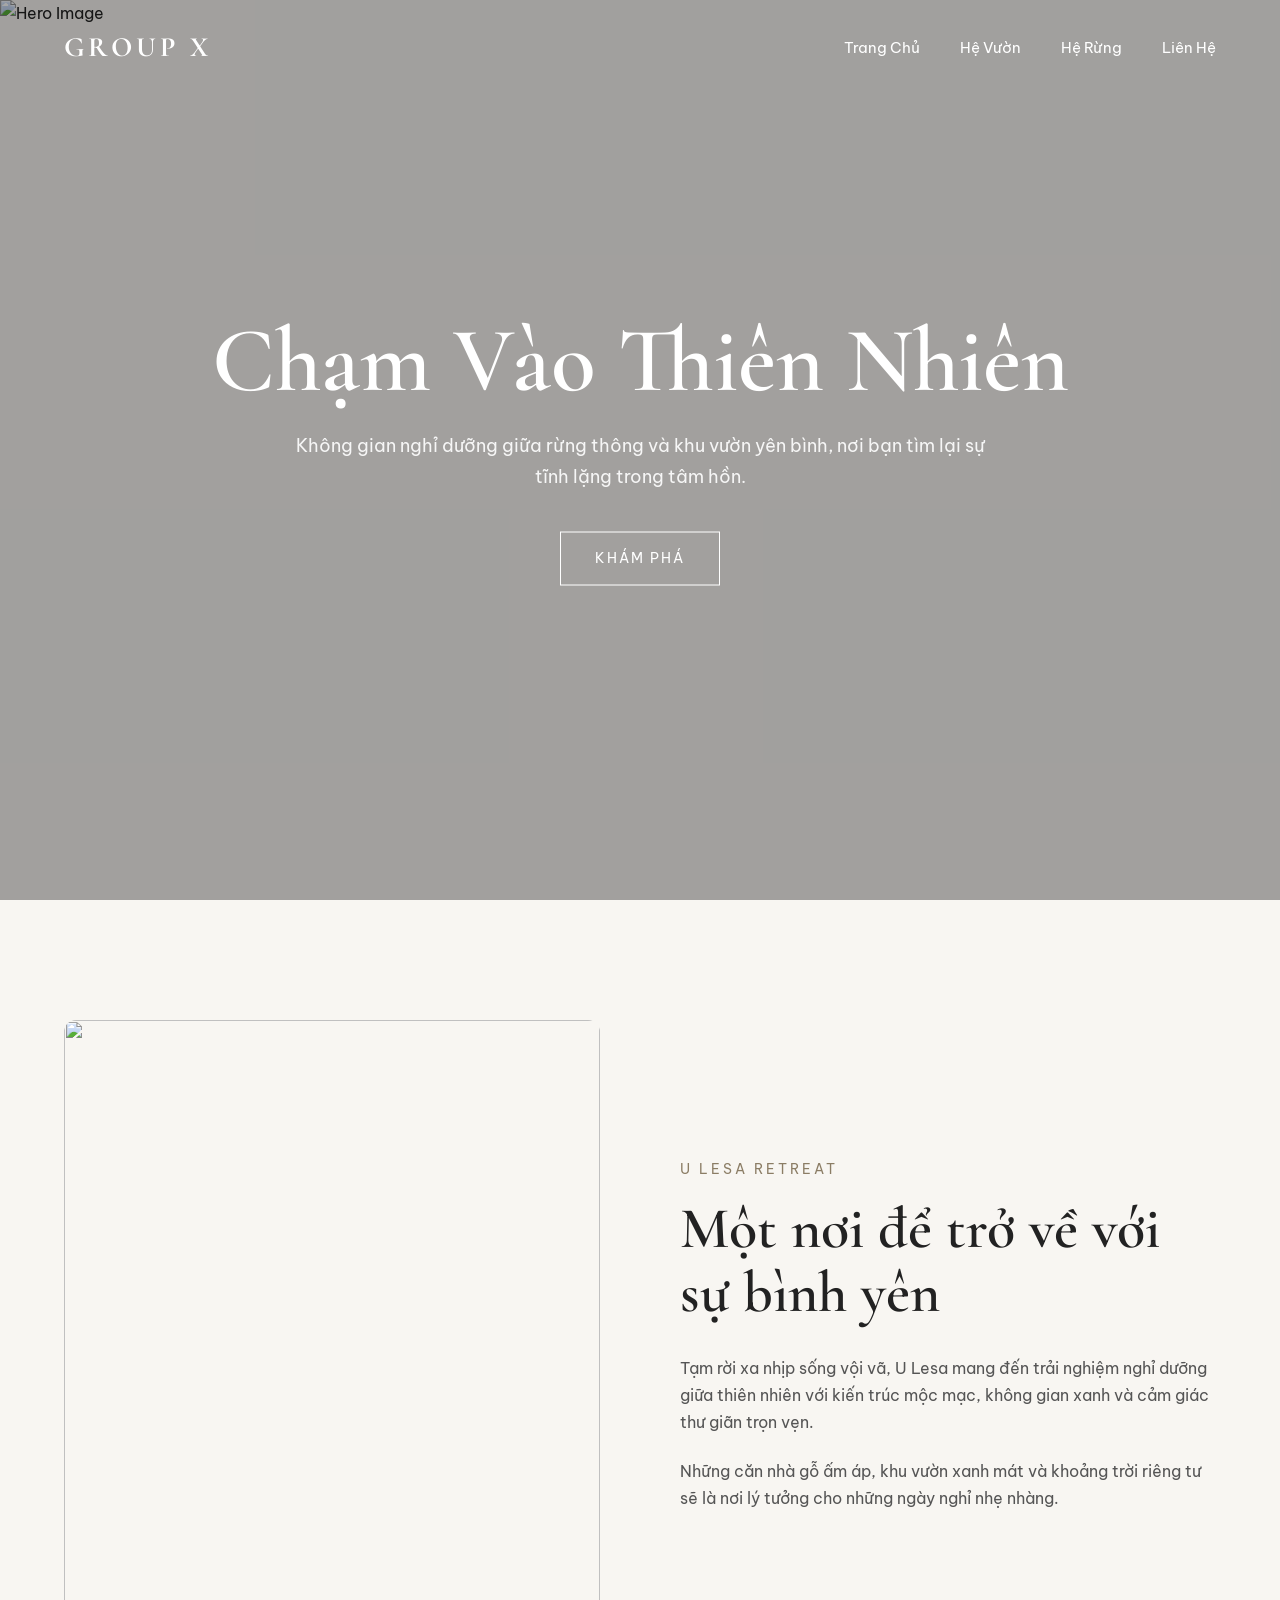
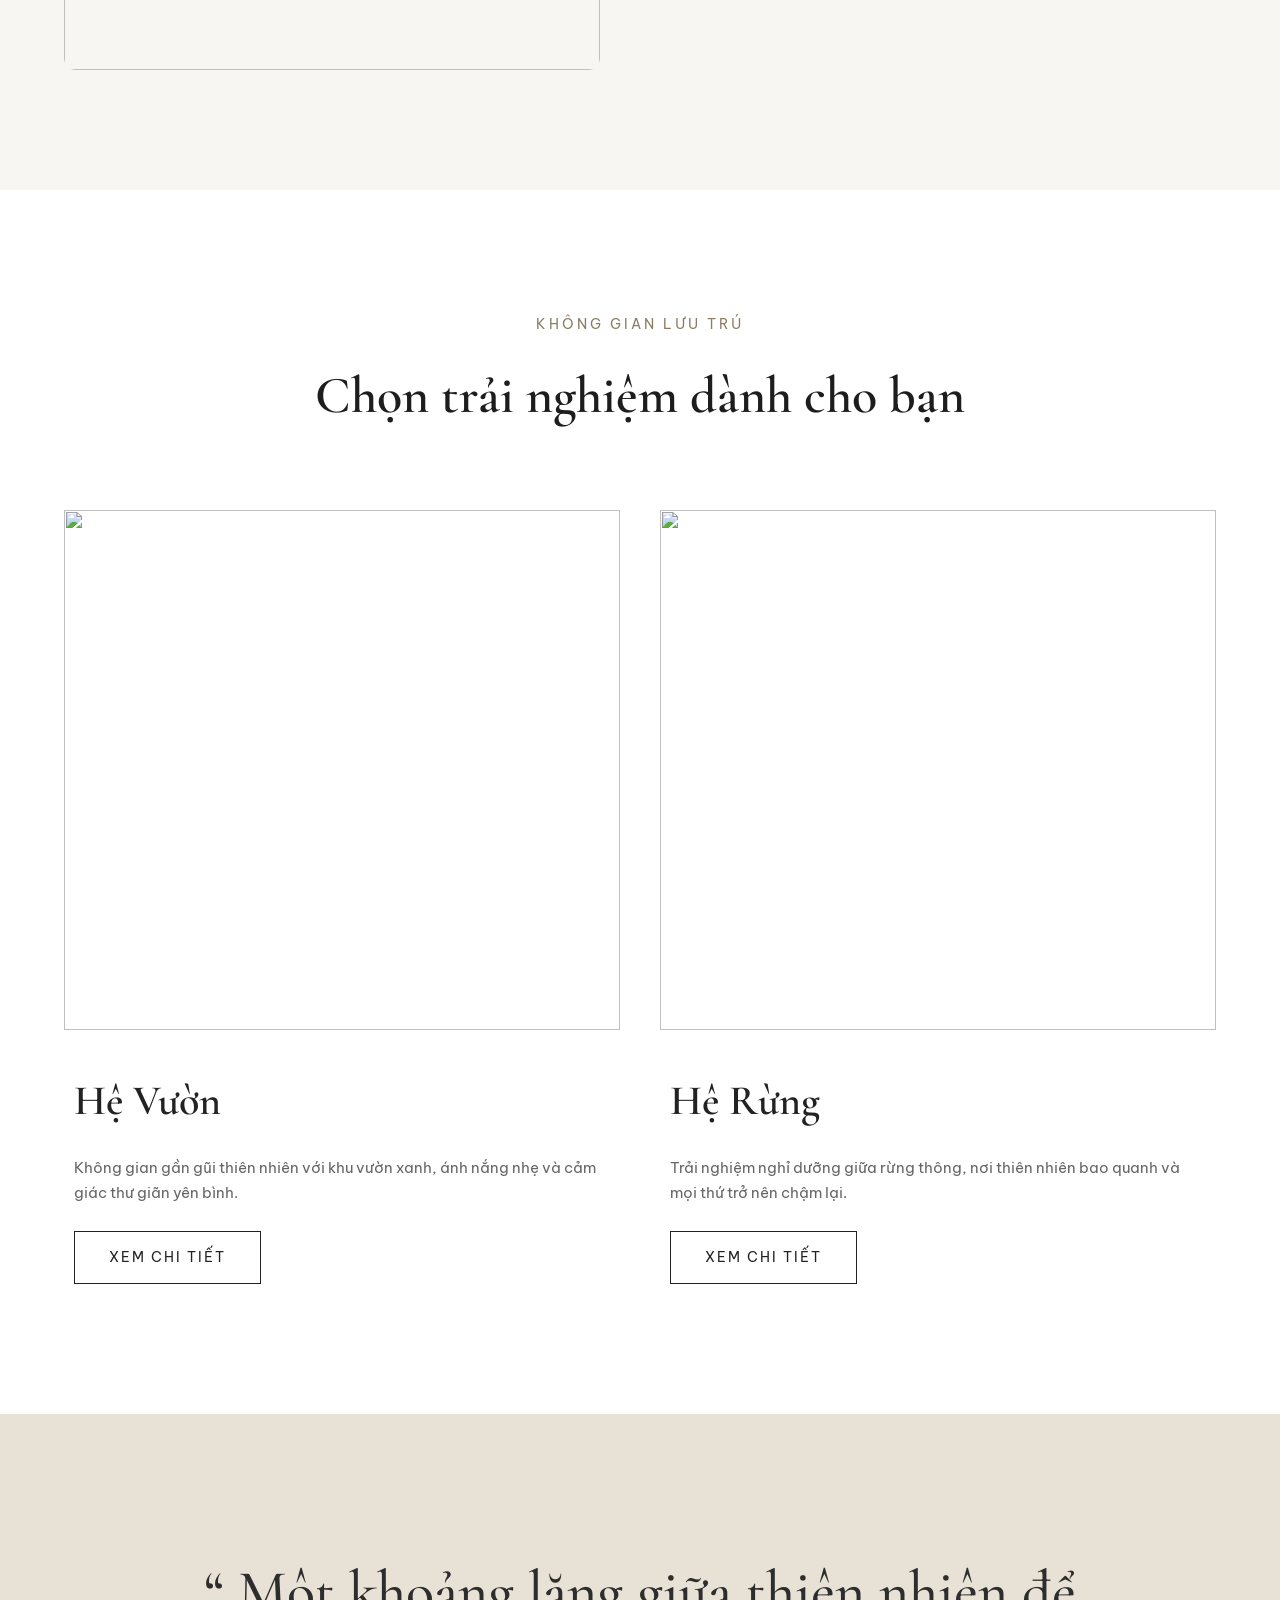
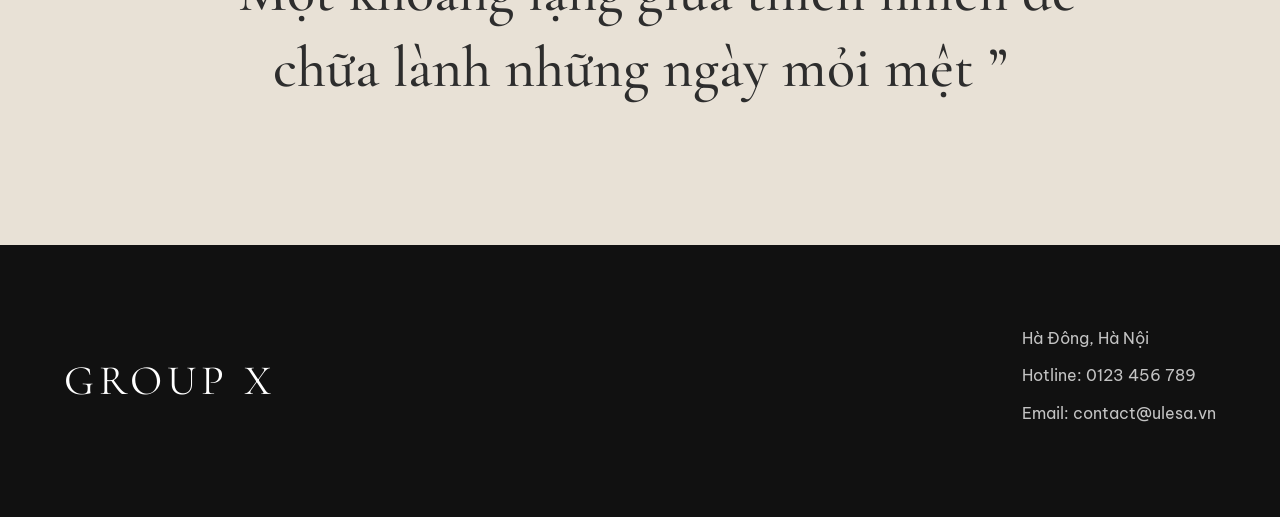
==== index.html @ f1f9bd2b "init project" ====
<!DOCTYPE html>
<html lang="vi">
<head>
    <meta charset="UTF-8">
    <meta name="viewport" content="width=device-width, initial-scale=1.0">

    <title>U Lesa Retreat Clone</title>

    <!-- CSS -->
    <link rel="stylesheet" href="css/style.css">
    <link rel="stylesheet" href="css/home.css">
    <link rel="stylesheet" href="css/responsive.css">

    <!-- Google Font -->
    <link href="https://fonts.googleapis.com/css2?family=Cormorant+Garamond:wght@400;500;600;700&family=Be+Vietnam+Pro:wght@300;400;500;600&display=swap" rel="stylesheet">
</head>
<body>

    <!-- ========================= -->
    <!-- HEADER -->
    <!-- ========================= -->
    <header class="header">

        <div class="container nav-container">

            <!-- LOGO -->
            <div class="logo">
                <a href="index.html">GROUP X</a>
            </div>

            <!-- NAVIGATION -->
            <nav class="navbar">

                <ul class="nav-links">
                    <li><a href="index.html">Trang Chủ</a></li>
                    <li><a href="he-vuon.html">Hệ Vườn</a></li>
                    <li><a href="he-rung.html">Hệ Rừng</a></li>
                    <li><a href="#">Liên Hệ</a></li>
                </ul>

            </nav>

            <!-- MOBILE MENU BUTTON -->
            <div class="menu-toggle" id="menuToggle">
                ☰
            </div>

        </div>

    </header>


    <!-- ========================= -->
    <!-- HERO SECTION -->
    <!-- ========================= -->
    <section class="hero">

        <!-- REPLACE IMAGE -->
        <img 
            src="https://images.unsplash.com/photo-1506744038136-46273834b3fb?q=80&w=1974&auto=format&fit=crop" 
            alt="Hero Image"
            class="hero-image"
        >

        <div class="hero-overlay"></div>

        <div class="hero-content">

            <!-- HERO TITLE -->
            <h1>
                Chạm Vào Thiên Nhiên
            </h1>

            <!-- HERO DESCRIPTION -->
            <p>
                Không gian nghỉ dưỡng giữa rừng thông và khu vườn yên bình,
                nơi bạn tìm lại sự tĩnh lặng trong tâm hồn.
            </p>

            <a href="#exploreSection" class="hero-button">
                Khám Phá
            </a>

        </div>

    </section>


    <!-- ========================= -->
    <!-- INTRO SECTION -->
    <!-- ========================= -->
    <section class="intro-section">

        <div class="container intro-grid">

            <!-- LEFT -->
            <div class="intro-image">

                <!-- REPLACE IMAGE -->
                <img 
                    src="https://images.unsplash.com/photo-1505693416388-ac5ce068fe85?q=80&w=1974&auto=format&fit=crop" 
                    alt=""
                >

            </div>

            <!-- RIGHT -->
            <div class="intro-content">

                <span class="section-subtitle">
                    U Lesa Retreat
                </span>

                <h2>
                    Một nơi để trở về với sự bình yên
                </h2>

                <p>
                    <!-- REPLACE CONTENT -->
                    Tạm rời xa nhịp sống vội vã, U Lesa mang đến trải nghiệm
                    nghỉ dưỡng giữa thiên nhiên với kiến trúc mộc mạc,
                    không gian xanh và cảm giác thư giãn trọn vẹn.
                </p>

                <p>
                    <!-- REPLACE CONTENT -->
                    Những căn nhà gỗ ấm áp, khu vườn xanh mát và khoảng trời
                    riêng tư sẽ là nơi lý tưởng cho những ngày nghỉ nhẹ nhàng.
                </p>

            </div>

        </div>

    </section>



    <!-- ========================= -->
    <!-- LIVING SECTION -->
    <!-- ========================= -->
   <section class="living-section" id="livingCards" style="scroll-margin-top: 120px;">

        <div class="container">

            <div class="section-heading" id="exploreSection">

                <span class="section-subtitle">
                    Không Gian Lưu Trú
                </span>

                <h2>
                    Chọn trải nghiệm dành cho bạn
                </h2>

            </div>

            <div class="living-grid">


                <!-- ========================= -->
                <!-- HỆ VƯỜN CARD -->
                <!-- ========================= -->
                <div class="living-card">

                    <div class="living-image">

                        <!-- REPLACE IMAGE -->
                        <img 
                            src="https://images.unsplash.com/photo-1522708323590-d24dbb6b0267?q=80&w=1974&auto=format&fit=crop" 
                            alt=""
                        >

                    </div>

                    <div class="living-content">

                        <h3>
                            Hệ Vườn
                        </h3>

                        <p>
                            <!-- REPLACE CONTENT -->
                            Không gian gần gũi thiên nhiên với khu vườn xanh,
                            ánh nắng nhẹ và cảm giác thư giãn yên bình.
                        </p>

                        <a href="he-vuon.html" class="living-button">
                            Xem Chi Tiết
                        </a>

                    </div>

                </div>



                <!-- ========================= -->
                <!-- HỆ RỪNG CARD -->
                <!-- ========================= -->
                <div class="living-card">

                    <div class="living-image">

                        <!-- REPLACE IMAGE -->
                        <img 
                            src="https://images.unsplash.com/photo-1448375240586-882707db888b?q=80&w=1974&auto=format&fit=crop" 
                            alt=""
                        >

                    </div>

                    <div class="living-content">

                        <h3>
                            Hệ Rừng
                        </h3>

                        <p>
                            <!-- REPLACE CONTENT -->
                            Trải nghiệm nghỉ dưỡng giữa rừng thông,
                            nơi thiên nhiên bao quanh và mọi thứ trở nên chậm lại.
                        </p>

                        <a href="he-rung.html" class="living-button">
                            Xem Chi Tiết
                        </a>

                    </div>

                </div>

            </div>

        </div>

    </section>



    <!-- ========================= -->
    <!-- QUOTE SECTION -->
    <!-- ========================= -->
    <section class="quote-section">

        <div class="container">

            <h2>
                “ Một khoảng lặng giữa thiên nhiên
                để chữa lành những ngày mỏi mệt ”
            </h2>

        </div>

    </section>



    <!-- ========================= -->
    <!-- FOOTER -->
    <!-- ========================= -->
    <footer class="footer">

        <div class="container footer-container">

            <div class="footer-logo">
                GROUP X
            </div>

            <div class="footer-text">

                <!-- REPLACE CONTENT -->
                <p>
                    Hà Đông, Hà Nội
                </p>

                <!-- REPLACE CONTENT -->
                <p>
                    Hotline: 0123 456 789
                </p>

                <!-- REPLACE CONTENT -->
                <p>
                    Email: contact@ulesa.vn
                </p>

            </div>

        </div>

    </footer>



    <!-- ========================= -->
    <!-- JAVASCRIPT -->
    <!-- ========================= -->
    <script src="js/main.js"></script>

</body>
</html>
---- css/style.css ----
/* =========================================
   RESET CSS
========================================= */
*{
    margin: 0;
    padding: 0;
    box-sizing: border-box;
}

html{
    scroll-behavior: smooth;
}

body{
    font-family: 'Be Vietnam Pro', sans-serif;
    background: #f8f6f2;
    color: #222;
    line-height: 1.7;
}

img{
    width: 100%;
    display: block;
}

a{
    text-decoration: none;
    color: inherit;
}

ul{
    list-style: none;
}


/* =========================================
   GLOBAL
========================================= */
.container{
    width: 90%;
    max-width: 1280px;
    margin: auto;
}

.section-subtitle{
    display: inline-block;
    font-size: 14px;
    letter-spacing: 3px;
    text-transform: uppercase;
    color: #8b7d65;
    margin-bottom: 15px;
}

.section-heading{
    text-align: center;
    margin-bottom: 70px;
}

.section-heading h2{
    font-size: 52px;
    font-family: 'Cormorant Garamond', serif;
    font-weight: 600;
    color: #1d1d1d;
}


/* =========================================
   HEADER
========================================= */
.header{
    position: fixed;
    top: 0;
    left: 0;
    width: 100%;
    z-index: 999;
    padding: 24px 0;
    transition: 0.4s ease;
}

.header.scrolled{
    background: rgba(0,0,0,0.75);
    backdrop-filter: blur(8px);
    padding: 16px 0;
}

.nav-container{
    display: flex;
    align-items: center;
    justify-content: space-between;
}

.logo a{
    font-size: 28px;
    color: #fff;
    font-family: 'Cormorant Garamond', serif;
    letter-spacing: 4px;
    font-weight: 700;
}

.nav-links{
    display: flex;
    align-items: center;
    gap: 40px;
}

.nav-links li a{
    color: #fff;
    font-size: 15px;
    transition: 0.3s ease;
    position: relative;
}

.nav-links li a::after{
    content: '';
    position: absolute;
    left: 0;
    bottom: -6px;
    width: 0%;
    height: 1px;
    background: #fff;
    transition: 0.3s ease;
}

.nav-links li a:hover::after{
    width: 100%;
}


/* =========================================
   MOBILE MENU
========================================= */
.menu-toggle{
    display: none;
    font-size: 28px;
    color: #fff;
    cursor: pointer;
}


/* =========================================
   BUTTON
========================================= */
.hero-button,
.living-button{
    display: inline-flex;
    align-items: center;
    justify-content: center;
    padding: 14px 34px;
    border: 1px solid #fff;
    color: #fff;
    transition: 0.4s ease;
    font-size: 14px;
    letter-spacing: 2px;
    text-transform: uppercase;
}

.hero-button:hover{
    background: #fff;
    color: #000;
}

.living-button{
    border: 1px solid #222;
    color: #222;
    margin-top: 25px;
}

.living-button:hover{
    background: #222;
    color: #fff;
}


/* =========================================
   FOOTER
========================================= */
.footer{
    background: #111;
    color: #fff;
    padding: 80px 0;
}

.footer-container{
    display: flex;
    justify-content: space-between;
    align-items: center;
    gap: 40px;
}

.footer-logo{
    font-size: 42px;
    font-family: 'Cormorant Garamond', serif;
    letter-spacing: 5px;
}

.footer-text p{
    margin-bottom: 10px;
    color: rgba(255,255,255,0.75);
}


/* =========================================
   FADE ANIMATION
========================================= */
.fade-up{
    opacity: 0;
    transform: translateY(40px);
    transition: 0.8s ease;
}

.fade-up.show{
    opacity: 1;
    transform: translateY(0);
}
/* =========================================
   SMOOTH SCROLL EXPERIENCE
========================================= */

body{
    overflow-x: hidden;
}


/* =========================================
   IMAGE HOVER EFFECT
========================================= */

.image-hover{
    overflow: hidden;
}

.image-hover img{
    transition: 0.8s ease;
}

.image-hover:hover img{
    transform: scale(1.08);
}


/* =========================================
   TEXT EFFECT
========================================= */

.text-fade{
    opacity: 0.85;
    transition: 0.3s ease;
}

.text-fade:hover{
    opacity: 1;
}


/* =========================================
   SECTION SPACING
========================================= */

.section-spacing{
    padding: 140px 0;
}


/* =========================================
   BACKGROUND LIGHT
========================================= */

.bg-light{
    background: #f8f6f2;
}


/* =========================================
   BACKGROUND WHITE
========================================= */

.bg-white{
    background: #fff;
}


/* =========================================
   OVERLAY CARD
========================================= */

.overlay-card{
    position: relative;
    overflow: hidden;
}

.overlay-card img{
    transition: 0.6s ease;
}

.overlay-card:hover img{
    transform: scale(1.05);
}

.overlay-content{
    position: absolute;
    left: 0;
    bottom: 0;

    width: 100%;

    padding: 40px;

    background: linear-gradient(
        to top,
        rgba(0,0,0,0.75),
        transparent
    );

    color: #fff;
}

.overlay-content h3{
    font-size: 42px;
    font-family: 'Cormorant Garamond', serif;
    margin-bottom: 12px;
}

.overlay-content p{
    color: rgba(255,255,255,0.85);
}
---- css/home.css ----
/* =========================================
   HERO SECTION
========================================= */
.hero{
    position: relative;
    width: 100%;
    height: 100vh;
    overflow: hidden;
}

.hero-image{
    width: 100%;
    height: 100%;
    object-fit: cover;
}

.hero-overlay{
    position: absolute;
    inset: 0;
    background: rgba(0,0,0,0.35);
}

.hero-content{
    position: absolute;
    top: 50%;
    left: 50%;
    transform: translate(-50%, -50%);
    text-align: center;
    color: #fff;
    width: 90%;
    max-width: 900px;
    z-index: 2;
}

.hero-content h1{
    font-size: 92px;
    font-family: 'Cormorant Garamond', serif;
    font-weight: 600;
    margin-bottom: 24px;
    line-height: 1;
}

.hero-content p{
    font-size: 18px;
    max-width: 720px;
    margin: auto;
    margin-bottom: 40px;
    color: rgba(255,255,255,0.9);
}


/* =========================================
   INTRO SECTION
========================================= */
.intro-section{
    padding: 120px 0;
    background: #f8f6f2;
}

.intro-grid{
    display: grid;
    grid-template-columns: 1fr 1fr;
    gap: 80px;
    align-items: center;
}

.intro-image{
    overflow: hidden;
    border-radius: 12px;
}

.intro-image img{
    height: 650px;
    object-fit: cover;
    transition: 0.5s ease;
}

.intro-image:hover img{
    transform: scale(1.05);
}

.intro-content h2{
    font-size: 58px;
    line-height: 1.1;
    font-family: 'Cormorant Garamond', serif;
    margin-bottom: 30px;
    font-weight: 600;
}

.intro-content p{
    margin-bottom: 22px;
    color: #555;
    font-size: 16px;
}


/* =========================================
   LIVING SECTION
========================================= */
.living-section{
    padding: 120px 0;
    background: #fff;
}

.living-grid{
    display: grid;
    grid-template-columns: repeat(2, 1fr);
    gap: 40px;
}

.living-card{
    background: #fff;
    overflow: hidden;
    transition: 0.4s ease;
}

.living-card:hover{
    transform: translateY(-8px);
}

.living-image{
    overflow: hidden;
}

.living-image img{
    height: 520px;
    object-fit: cover;
    transition: 0.6s ease;
}

.living-card:hover .living-image img{
    transform: scale(1.05);
}

.living-content{
    padding: 35px 10px 10px;
}

.living-content h3{
    font-size: 42px;
    font-family: 'Cormorant Garamond', serif;
    margin-bottom: 18px;
    font-weight: 600;
}

.living-content p{
    color: #666;
    font-size: 15px;
}


/* =========================================
   QUOTE SECTION
========================================= */
.quote-section{
    padding: 140px 0;
    background: #e8e1d6;
    text-align: center;
}

.quote-section h2{
    font-size: 58px;
    line-height: 1.3;
    max-width: 950px;
    margin: auto;
    font-family: 'Cormorant Garamond', serif;
    font-weight: 500;
    color: #2d2d2d;
}
---- css/responsive.css ----
/* =========================================
   LARGE TABLET
========================================= */
@media(max-width: 1100px){

    .hero-content h1{
        font-size: 72px;
    }

    .intro-grid{
        grid-template-columns: 1fr;
        gap: 50px;
    }

    .intro-image img{
        height: 500px;
    }

    .living-grid{
        grid-template-columns: 1fr;
    }

    .quote-section h2{
        font-size: 46px;
    }

}


/* =========================================
   TABLET
========================================= */
@media(max-width: 768px){

    .section-heading h2{
        font-size: 42px;
    }

    .hero-content h1{
        font-size: 56px;
    }

    .hero-content p{
        font-size: 16px;
    }

    .intro-content h2{
        font-size: 46px;
    }

    .living-content h3{
        font-size: 36px;
    }

    .quote-section{
        padding: 100px 0;
    }

    .quote-section h2{
        font-size: 38px;
    }

    .footer-container{
        flex-direction: column;
        align-items: flex-start;
    }


    /* =========================
       MOBILE MENU
    ========================= */
    .menu-toggle{
        display: block;
    }

    .navbar{
        position: absolute;
        top: 100%;
        left: 0;
        width: 100%;
    }

    .nav-links{
        position: absolute;
        top: 20px;
        left: 0;
        width: 100%;
        background: rgba(0,0,0,0.95);
        flex-direction: column;
        padding: 30px 0;
        gap: 25px;

        opacity: 0;
        visibility: hidden;
        transform: translateY(-10px);

        transition: 0.4s ease;
    }

    .nav-links.active{
        opacity: 1;
        visibility: visible;
        transform: translateY(0);
    }

}


/* =========================================
   MOBILE
========================================= */
@media(max-width: 576px){

    .container{
        width: 92%;
    }

    .hero-content h1{
        font-size: 42px;
    }

    .hero-content p{
        font-size: 15px;
        line-height: 1.8;
    }

    .hero-button{
        padding: 12px 24px;
        font-size: 12px;
    }

    .intro-section{
        padding: 90px 0;
    }

    .intro-content h2{
        font-size: 38px;
    }

    .intro-image img{
        height: 380px;
    }

    .living-section{
        padding: 90px 0;
    }

    .living-image img{
        height: 380px;
    }

    .living-content h3{
        font-size: 32px;
    }

    .quote-section h2{
        font-size: 30px;
    }

    .footer{
        padding: 60px 0;
    }

    .footer-logo{
        font-size: 34px;
    }

}
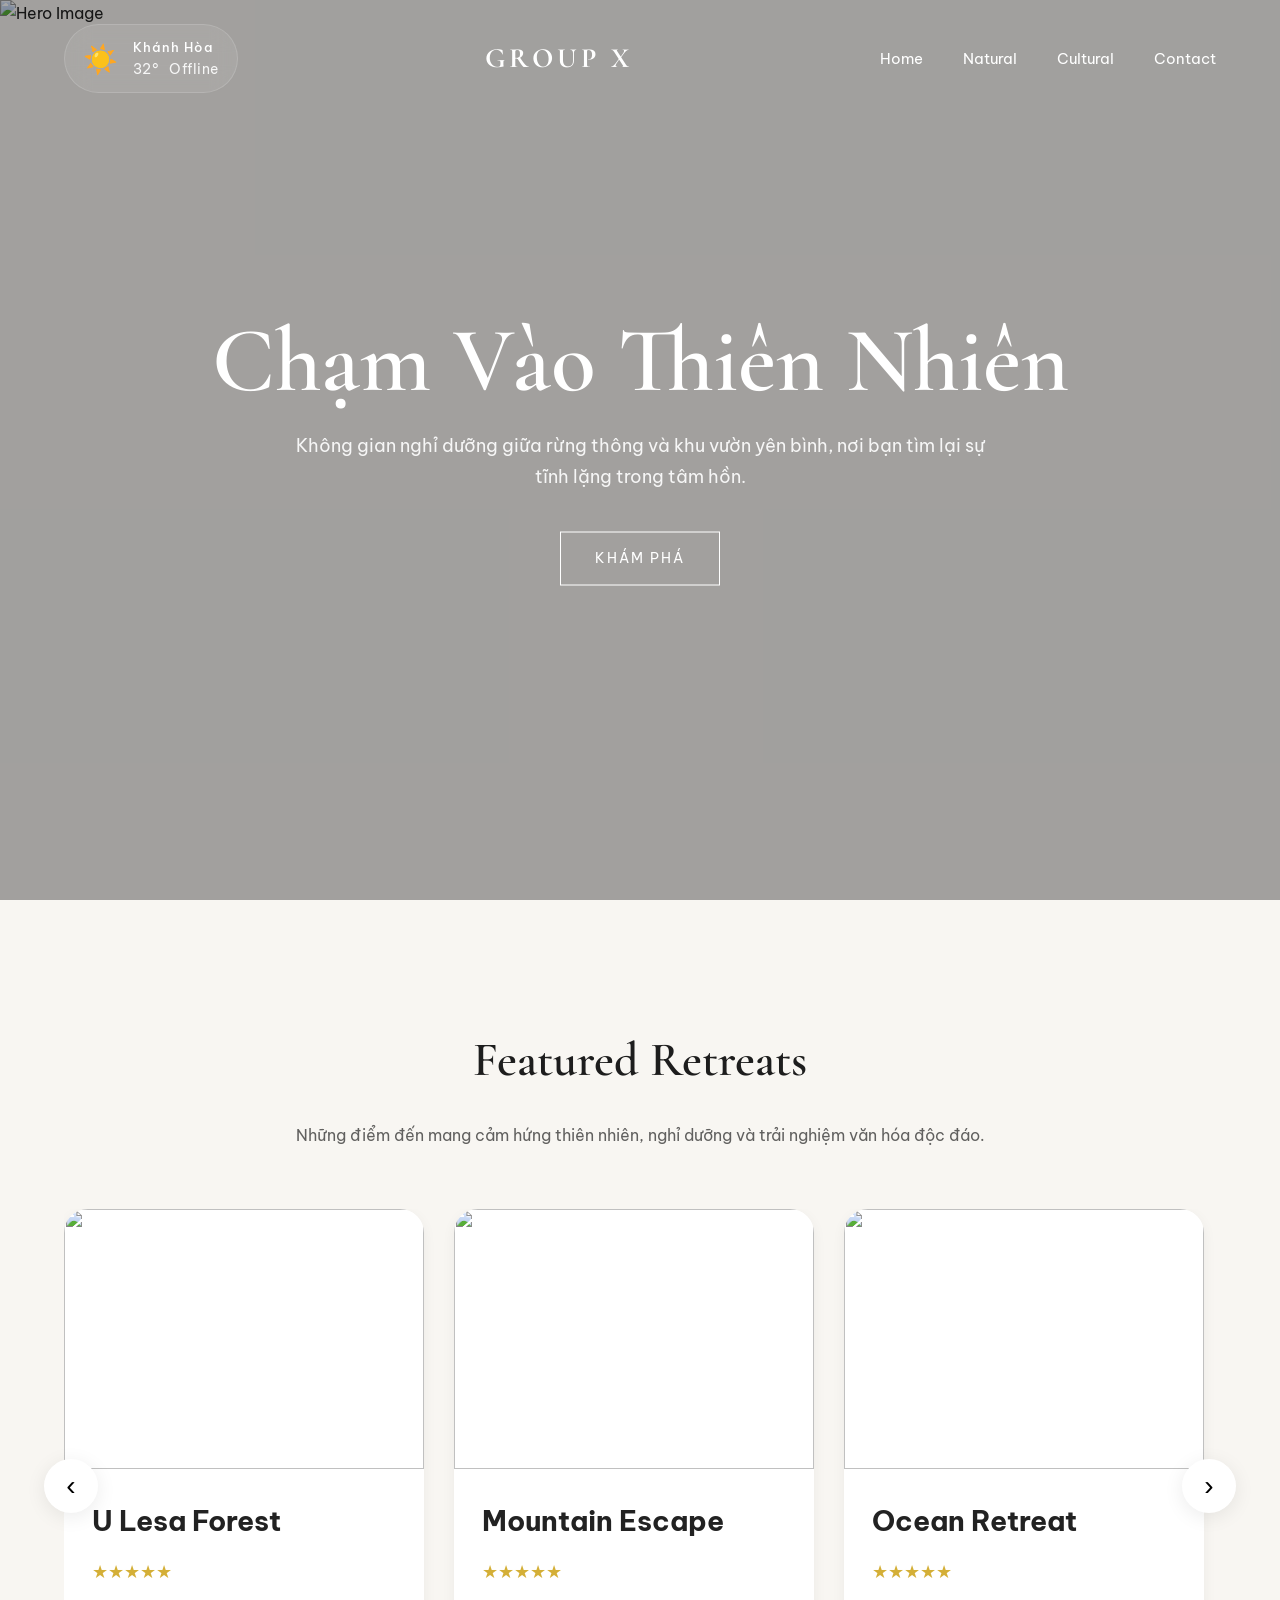
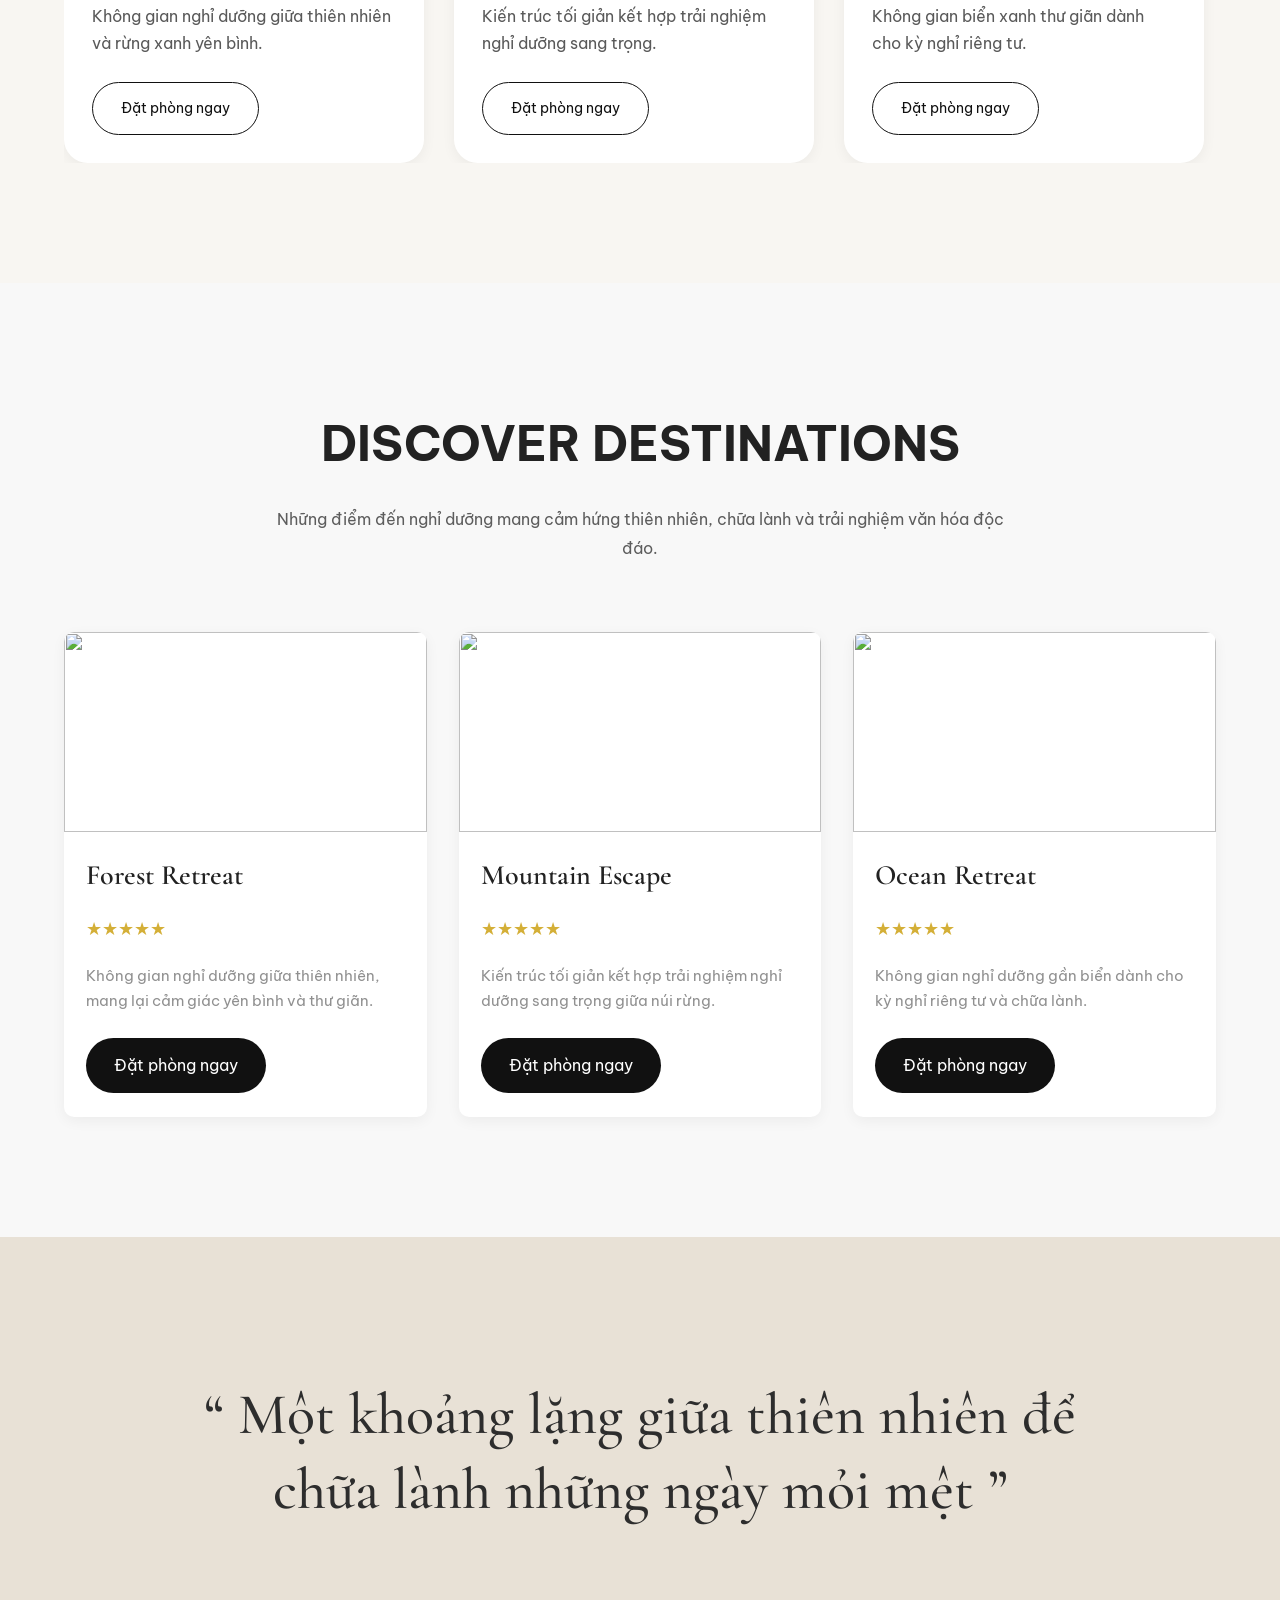
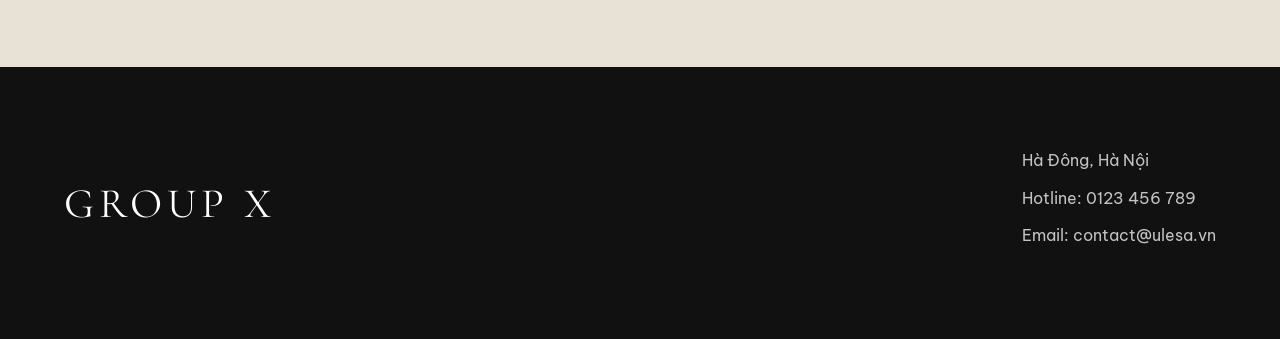
==== commit e04eae85: "update github pages" ====
--- a/index.html
+++ b/index.html
@@ -4,7 +4,7 @@
     <meta charset="UTF-8">
     <meta name="viewport" content="width=device-width, initial-scale=1.0">
 
-    <title>U Lesa Retreat Clone</title>
+    <title>GROUP X</title>
 
     <!-- CSS -->
     <link rel="stylesheet" href="css/style.css">
@@ -21,35 +21,78 @@
     <!-- ========================= -->
     <header class="header">
 
-        <div class="container nav-container">
-
-            <!-- LOGO -->
-            <div class="logo">
-                <a href="index.html">GROUP X</a>
-            </div>
-
-            <!-- NAVIGATION -->
-            <nav class="navbar">
-
-                <ul class="nav-links">
-                    <li><a href="index.html">Trang Chủ</a></li>
-                    <li><a href="he-vuon.html">Hệ Vườn</a></li>
-                    <li><a href="he-rung.html">Hệ Rừng</a></li>
-                    <li><a href="#">Liên Hệ</a></li>
-                </ul>
-
-            </nav>
-
-            <!-- MOBILE MENU BUTTON -->
-            <div class="menu-toggle" id="menuToggle">
-                ☰
-            </div>
-
-        </div>
-
-    </header>
-
-
+    <div class="container nav-container">
+
+        <!-- WEATHER -->
+        <div class="weather-widget" id="weatherWidget">
+
+            <div class="weather-icon" id="weatherIcon">
+                ☀️
+            </div>
+
+            <div class="weather-info">
+
+                <div class="weather-location">
+                    Khánh Hòa
+                </div>
+
+                <div class="weather-meta">
+
+                    <span id="weatherTemp">
+                        32°
+                    </span>
+
+                    <span id="weatherStatus">
+                        Loading
+                    </span>
+
+                </div>
+
+            </div>
+
+        </div>
+
+
+        <!-- LOGO -->
+        <div class="logo">
+            <a href="index.html">GROUP X</a>
+        </div>
+
+
+        <!-- NAVIGATION -->
+        <nav class="navbar">
+
+            <ul class="nav-links">
+
+                <li>
+                    <a href="index.html">Home</a>
+                </li>
+
+                <li>
+                    <a href="he-vuon.html">Natural</a>
+                </li>
+
+                <li>
+                    <a href="he-rung.html">Cultural</a>
+                </li>
+
+                <li>
+                    <a href="contact.html">Contact</a>
+                </li>
+
+            </ul>
+
+        </nav>
+
+
+        <!-- MOBILE MENU -->
+        <div class="menu-toggle" id="menuToggle">
+            ☰
+        </div>
+
+    </div>
+
+</header>
     <!-- ========================= -->
     <!-- HERO SECTION -->
     <!-- ========================= -->
@@ -85,159 +128,371 @@
 
     </section>
 
-
-    <!-- ========================= -->
-    <!-- INTRO SECTION -->
-    <!-- ========================= -->
-    <section class="intro-section">
-
-        <div class="container intro-grid">
-
-            <!-- LEFT -->
-            <div class="intro-image">
-
-                <!-- REPLACE IMAGE -->
-                <img 
-                    src="https://images.unsplash.com/photo-1505693416388-ac5ce068fe85?q=80&w=1974&auto=format&fit=crop" 
-                    alt=""
-                >
-
-            </div>
-
-            <!-- RIGHT -->
-            <div class="intro-content">
-
-                <span class="section-subtitle">
-                    U Lesa Retreat
-                </span>
-
-                <h2>
-                    Một nơi để trở về với sự bình yên
-                </h2>
-
-                <p>
-                    <!-- REPLACE CONTENT -->
-                    Tạm rời xa nhịp sống vội vã, U Lesa mang đến trải nghiệm
-                    nghỉ dưỡng giữa thiên nhiên với kiến trúc mộc mạc,
-                    không gian xanh và cảm giác thư giãn trọn vẹn.
-                </p>
-
-                <p>
-                    <!-- REPLACE CONTENT -->
-                    Những căn nhà gỗ ấm áp, khu vườn xanh mát và khoảng trời
-                    riêng tư sẽ là nơi lý tưởng cho những ngày nghỉ nhẹ nhàng.
-                </p>
-
-            </div>
-
-        </div>
-
-    </section>
-
-
-
+    <!-- =========================================
+     RESORT SLIDER
+    <!========================================= -->
+
+<section class="resort-slider-section">
+
+    <div class="container">
+
+        <div class="section-heading">
+
+            <h2>
+                Featured Retreats
+            </h2>
+
+            <p>
+                Những điểm đến mang cảm hứng thiên nhiên,
+                nghỉ dưỡng và trải nghiệm văn hóa độc đáo.
+            </p>
+
+        </div>
+
+
+        <!-- SLIDER -->
+
+        <div class="resort-slider-wrapper">
+
+            <button class="slider-btn prev-btn">
+                ‹
+            </button>
+
+
+            <div class="resort-slider" id="resortSlider">
+
+
+                <!-- CARD 1 -->
+
+                <div class="resort-card">
+
+                    <img src="https://images.unsplash.com/photo-1506744038136-46273834b3fb">
+
+                    <div class="resort-content">
+
+                        <h3>
+                            U Lesa Forest
+                        </h3>
+
+                        <div class="stars">
+                            ★★★★★
+                        </div>
+
+                        <p>
+                            Không gian nghỉ dưỡng giữa thiên nhiên
+                            và rừng xanh yên bình.
+                        </p>
+                            <a href="#" class="book-btn">
+                            Đặt phòng ngay
+                             </a>
+                    </div>
+
+                </div>
+
+
+
+                <!-- CARD 2 -->
+
+                <div class="resort-card">
+
+                    <img src="https://images.unsplash.com/photo-1499793983690-e29da59ef1c2">
+
+                    <div class="resort-content">
+
+                        <h3>
+                            Mountain Escape
+                        </h3>
+
+                        <div class="stars">
+                            ★★★★★
+                        </div>
+
+                        <p>
+                            Kiến trúc tối giản kết hợp trải nghiệm
+                            nghỉ dưỡng sang trọng.
+                        </p>
+                            <a href="#" class="book-btn">
+                           Đặt phòng ngay
+                             </a>
+                    </div>
+
+                </div>
+
+
+
+                <!-- CARD 3 -->
+
+                <div class="resort-card">
+
+                    <img src="https://images.unsplash.com/photo-1500530855697-b586d89ba3ee">
+
+                    <div class="resort-content">
+
+                        <h3>
+                            Ocean Retreat
+                        </h3>
+
+                        <div class="stars">
+                            ★★★★★
+                        </div>
+
+                        <p>
+                            Không gian biển xanh thư giãn
+                            dành cho kỳ nghỉ riêng tư.
+                        </p>
+                            <a href="#" class="book-btn">
+                              Đặt phòng ngay
+                              </a>
+                    </div>
+
+                </div>
+
+
+
+                <!-- CARD 4 -->
+
+                <div class="resort-card">
+
+                    <img src="https://images.unsplash.com/photo-1519046904884-53103b34b206">
+
+                    <div class="resort-content">
+
+                        <h3>
+                            Hidden Valley
+                        </h3>
+
+                        <div class="stars">
+                            ★★★★★
+                        </div>
+
+                        <p>
+                            Thiết kế gần gũi thiên nhiên
+                            cùng trải nghiệm chữa lành.
+                        </p>
+                            <a href="#" class="book-btn">
+                             Đặt phòng ngay
+                             </a>
+                    </div>
+
+                </div>
+
+
+
+                <!-- CARD 5 -->
+
+                <div class="resort-card">
+
+                    <img src="https://images.unsplash.com/photo-1522708323590-d24dbb6b0267">
+
+                    <div class="resort-content">
+
+                        <h3>
+                            Sunset Villa
+                        </h3>
+
+                        <div class="stars">
+                            ★★★★★
+                        </div>
+
+                        <p>
+                            Không gian sang trọng
+                            với view hoàng hôn tuyệt đẹp.
+                        </p>
+                            <a href="#" class="book-btn">
+                             Đặt phòng ngay
+                            </a>
+                    </div>
+
+                </div>
+
+
+
+                <!-- CARD 6 -->
+
+                <div class="resort-card">
+
+                    <img src="https://images.unsplash.com/photo-1505693416388-ac5ce068fe85">
+
+                    <div class="resort-content">
+
+                        <h3>
+                            Nature Sanctuary
+                        </h3>
+
+                        <div class="stars">
+                            ★★★★★
+                        </div>
+
+                        <p>
+                            Một hành trình nghỉ dưỡng
+                            hòa mình cùng thiên nhiên.
+                        </p>
+                        <a href="#" class="book-btn">
+                        Đặt phòng ngay
+                        </a>
+                    </div>
+
+                </div>
+
+            </div>
+
+
+            <button class="slider-btn next-btn">
+                ›
+            </button>
+
+        </div>
+
+    </div>
+
+</section>
     <!-- ========================= -->
     <!-- LIVING SECTION -->
     <!-- ========================= -->
-   <section class="living-section" id="livingCards" style="scroll-margin-top: 120px;">
-
-        <div class="container">
-
-            <div class="section-heading" id="exploreSection">
-
-                <span class="section-subtitle">
-                    Không Gian Lưu Trú
-                </span>
-
-                <h2>
-                    Chọn trải nghiệm dành cho bạn
-                </h2>
-
-            </div>
-
-            <div class="living-grid">
-
-
-                <!-- ========================= -->
-                <!-- HỆ VƯỜN CARD -->
-                <!-- ========================= -->
-                <div class="living-card">
-
-                    <div class="living-image">
-
-                        <!-- REPLACE IMAGE -->
-                        <img 
-                            src="https://images.unsplash.com/photo-1522708323590-d24dbb6b0267?q=80&w=1974&auto=format&fit=crop" 
-                            alt=""
-                        >
-
-                    </div>
-
-                    <div class="living-content">
-
-                        <h3>
-                            Hệ Vườn
-                        </h3>
-
-                        <p>
-                            <!-- REPLACE CONTENT -->
-                            Không gian gần gũi thiên nhiên với khu vườn xanh,
-                            ánh nắng nhẹ và cảm giác thư giãn yên bình.
-                        </p>
-
-                        <a href="he-vuon.html" class="living-button">
-                            Xem Chi Tiết
-                        </a>
-
-                    </div>
-
-                </div>
-
-
-
-                <!-- ========================= -->
-                <!-- HỆ RỪNG CARD -->
-                <!-- ========================= -->
-                <div class="living-card">
-
-                    <div class="living-image">
-
-                        <!-- REPLACE IMAGE -->
-                        <img 
-                            src="https://images.unsplash.com/photo-1448375240586-882707db888b?q=80&w=1974&auto=format&fit=crop" 
-                            alt=""
-                        >
-
-                    </div>
-
-                    <div class="living-content">
-
-                        <h3>
-                            Hệ Rừng
-                        </h3>
-
-                        <p>
-                            <!-- REPLACE CONTENT -->
-                            Trải nghiệm nghỉ dưỡng giữa rừng thông,
-                            nơi thiên nhiên bao quanh và mọi thứ trở nên chậm lại.
-                        </p>
-
-                        <a href="he-rung.html" class="living-button">
-                            Xem Chi Tiết
-                        </a>
-
-                    </div>
-
-                </div>
-
-            </div>
-
-        </div>
-
-    </section>
-
-
-
+   <!-- =========================================
+     LIVING SECTION
+========================================= -->
+
+<section class="living-section">
+
+    <div class="container">
+
+        <div class="living-heading">
+
+            <h2>
+                DISCOVER DESTINATIONS
+            </h2>
+
+            <p>
+                Những điểm đến nghỉ dưỡng mang cảm hứng thiên nhiên,
+                chữa lành và trải nghiệm văn hóa độc đáo.
+            </p>
+
+        </div>
+
+
+
+        <div class="living-grid">
+
+
+            <!-- CARD 1 -->
+
+            <div class="living-card">
+
+                <div class="living-image">
+
+                    <img
+                    src="https://images.unsplash.com/photo-1506744038136-46273834b3fb?auto=format&fit=crop&w=900&q=80"
+                    loading="lazy"
+                    >
+
+                </div>
+
+                <div class="living-content">
+
+                    <h3>
+                        Forest Retreat
+                    </h3>
+
+                    <div class="living-stars">
+                        ★★★★★
+                    </div>
+
+                    <p>
+                        Không gian nghỉ dưỡng giữa thiên nhiên,
+                        mang lại cảm giác yên bình và thư giãn.
+                    </p>
+
+                    <a href="he-rung.html" class="living-btn">
+                        Đặt phòng ngay
+                    </a>
+
+                </div>
+
+            </div>
+
+
+
+            <!-- CARD 2 -->
+
+            <div class="living-card">
+
+                <div class="living-image">
+
+                    <img
+                    src="https://images.unsplash.com/photo-1499793983690-e29da59ef1c2?auto=format&fit=crop&w=900&q=80"
+                    loading="lazy"
+                    >
+
+                </div>
+
+                <div class="living-content">
+
+                    <h3>
+                        Mountain Escape
+                    </h3>
+
+                    <div class="living-stars">
+                        ★★★★★
+                    </div>
+
+                    <p>
+                        Kiến trúc tối giản kết hợp trải nghiệm
+                        nghỉ dưỡng sang trọng giữa núi rừng.
+                    </p>
+
+                    <a href="he-vuon.html" class="living-btn">
+                        Đặt phòng ngay
+                    </a>
+
+                </div>
+
+            </div>
+
+
+
+            <!-- CARD 3 -->
+
+            <div class="living-card">
+
+                <div class="living-image">
+
+                    <img
+                    src="https://images.unsplash.com/photo-1500530855697-b586d89ba3ee?auto=format&fit=crop&w=900&q=80"
+                    loading="lazy"
+                    >
+
+                </div>
+
+                <div class="living-content">
+
+                    <h3>
+                        Ocean Retreat
+                    </h3>
+
+                    <div class="living-stars">
+                        ★★★★★
+                    </div>
+
+                    <p>
+                        Không gian nghỉ dưỡng gần biển
+                        dành cho kỳ nghỉ riêng tư và chữa lành.
+                    </p>
+
+                    <a href="#" class="living-btn">
+                        Đặt phòng ngay
+                    </a>
+
+                </div>
+
+            </div>
+
+
+        </div>
+
+    </div>
+
+</section>
     <!-- ========================= -->
     <!-- QUOTE SECTION -->
     <!-- ========================= -->
--- a/css/style.css
+++ b/css/style.css
@@ -322,4 +322,373 @@
 
 .overlay-content p{
     color: rgba(255,255,255,0.85);
+}
+/* =========================================
+   WEATHER WIDGET
+========================================= */
+
+.weather-widget{
+    display: flex;
+    align-items: center;
+    gap: 12px;
+
+    padding: 10px 18px;
+
+    border: 1px solid rgba(255,255,255,0.2);
+
+    background: rgba(255,255,255,0.08);
+
+    backdrop-filter: blur(12px);
+
+    border-radius: 40px;
+
+    color: #fff;
+
+    font-size: 13px;
+
+    letter-spacing: 0.5px;
+}
+
+.weather-location{
+    font-weight: 500;
+}
+
+.weather-temp{
+    font-size: 18px;
+    font-weight: 600;
+}
+
+.weather-status{
+    opacity: 0.8;
+}
+@media(max-width: 768px){
+
+    .weather-widget{
+        display: none;
+    }
+
+}
+/* =========================================
+   WEATHER WIDGET PREMIUM
+========================================= */
+
+.weather-widget{
+    display: flex;
+    align-items: center;
+    gap: 14px;
+
+    padding: 10px 18px;
+
+    border-radius: 40px;
+
+    background: rgba(255,255,255,0.08);
+
+    border: 1px solid rgba(255,255,255,0.15);
+
+    backdrop-filter: blur(12px);
+
+    color: #fff;
+
+    transition: 0.5s ease;
+}
+
+.weather-icon{
+    font-size: 28px;
+    animation: floatWeather 3s ease infinite;
+}
+
+.weather-info{
+    display: flex;
+    flex-direction: column;
+}
+
+.weather-location{
+    font-size: 13px;
+    letter-spacing: 1px;
+}
+
+.weather-meta{
+    display: flex;
+    gap: 10px;
+    font-size: 14px;
+    opacity: 0.9;
+}
+
+
+/* =========================================
+   WEATHER STATES
+========================================= */
+
+.weather-sunny{
+    background: rgba(255, 190, 60, 0.15);
+}
+
+.weather-cloudy{
+    background: rgba(180, 190, 210, 0.15);
+}
+
+.weather-rainy{
+    background: rgba(80, 120, 180, 0.2);
+}
+
+
+/* =========================================
+   DAY / NIGHT
+========================================= */
+
+body.day-mode .header{
+    background: rgba(255,255,255,0.08);
+}
+
+body.night-mode .header{
+    background: rgba(10,15,25,0.75);
+}
+
+
+/* =========================================
+   WEATHER ANIMATION
+========================================= */
+
+@keyframes floatWeather{
+
+    0%{
+        transform: translateY(0px);
+    }
+
+    50%{
+        transform: translateY(-4px);
+    }
+
+    100%{
+        transform: translateY(0px);
+    }
+
+}
+/* =========================================
+   HEADER SCROLL STATE
+========================================= */
+
+header.scrolled{
+
+    background: rgba(255,255,255,0.88);
+
+    border-bottom: 1px solid rgba(0,0,0,0.05);
+
+    box-shadow: 0 4px 30px rgba(0,0,0,0.04);
+
+}
+
+/* LOGO */
+.header.scrolled .logo{
+    color: #222;
+}
+
+
+/* MENU */
+.header.scrolled .nav-menu a{
+    color: #222;
+}
+
+
+/* WEATHER */
+.header.scrolled .weather-widget{
+    color: #222;
+
+    border: 1px solid rgba(0,0,0,0.08);
+
+    background: rgba(0,0,0,0.03);
+}
+
+
+/* MOBILE MENU */
+.header.scrolled .menu-toggle{
+    color: #222;
+}
+/* =========================================
+   HEADER SCROLL COLOR
+========================================= */
+
+.header.scrolled{
+    background: rgba(255,255,255,0.96);
+}
+
+
+/* LOGO */
+.header.scrolled .logo a{
+    color: #111 !important;
+}
+
+
+/* MENU */
+.header.scrolled .nav-links a{
+    color: #111 !important;
+}
+
+
+/* WEATHER */
+.header.scrolled .weather-widget{
+    color: #111 !important;
+
+    background: rgba(0,0,0,0.04);
+
+    border: 1px solid rgba(0,0,0,0.08);
+}
+
+
+/* MOBILE */
+.header.scrolled .menu-toggle{
+    color: #111 !important;
+}
+/* =========================================
+   CONTACT HERO
+========================================= */
+
+.contact-hero{
+
+    height: 70vh;
+
+    background:
+        linear-gradient(
+            rgba(0,0,0,0.4),
+            rgba(0,0,0,0.4)
+        ),
+        url('https://images.unsplash.com/photo-1494526585095-c41746248156?auto=format&fit=crop&w=1400&q=80');
+
+    background-size: cover;
+    background-position: center;
+
+    display: flex;
+    align-items: center;
+
+    color: #fff;
+
+    text-align: center;
+
+}
+
+.contact-hero-content{
+    max-width: 700px;
+    margin: auto;
+}
+
+.contact-hero-content h1{
+
+    font-size: 72px;
+
+    margin-bottom: 24px;
+
+}
+
+.contact-hero-content p{
+
+    font-size: 18px;
+
+    line-height: 1.8;
+
+}
+
+
+/* =========================================
+   TEAM SECTION
+========================================= */
+
+.team-section{
+    padding: 120px 0;
+}
+
+
+.team-grid{
+
+    display: grid;
+
+    grid-template-columns: repeat(3,1fr);
+
+    gap: 32px;
+
+}
+
+
+/* CARD */
+
+.team-card{
+
+    background: #fff;
+
+    border-radius: 16px;
+
+    overflow: hidden;
+
+    box-shadow:
+        0 4px 14px rgba(0,0,0,0.06);
+
+    transition: 0.35s ease;
+
+}
+
+.team-card:hover{
+
+    transform: translateY(-8px);
+
+}
+
+
+/* IMAGE */
+
+.team-image{
+    overflow: hidden;
+}
+
+.team-image img{
+
+    width: 100%;
+
+    height: 360px;
+
+    object-fit: cover;
+
+    transition: 0.5s ease;
+
+}
+
+.team-card:hover img{
+
+    transform: scale(1.03);
+
+}
+
+
+/* CONTENT */
+
+.team-content{
+
+    padding: 28px;
+
+    text-align: center;
+
+}
+
+.team-content h3{
+
+    font-size: 26px;
+
+    margin-bottom: 10px;
+
+}
+
+.team-content span{
+
+    display: block;
+
+    margin-bottom: 18px;
+
+    color: #888;
+
+}
+
+.team-content p{
+
+    line-height: 1.7;
+
+    opacity: 0.72;
+
 }
--- a/css/home.css
+++ b/css/home.css
@@ -76,7 +76,7 @@
 }
 
 .intro-image:hover img{
-    transform: scale(1.05);
+    transform: scale(1.02);
 }
 
 .intro-content h2{
@@ -166,4 +166,350 @@
     font-family: 'Cormorant Garamond', serif;
     font-weight: 500;
     color: #2d2d2d;
+}
+/* =========================================
+   RESORT SLIDER
+========================================= */
+
+.resort-slider-section{
+    padding: 120px 0;
+    overflow: hidden;
+}
+
+.section-heading{
+    text-align: center;
+    margin-bottom: 60px;
+}
+
+.section-heading h2{
+    font-size: 48px;
+    margin-bottom: 20px;
+}
+
+.section-heading p{
+    max-width: 700px;
+    margin: auto;
+    opacity: 0.7;
+}
+
+
+.resort-slider-wrapper{
+    position: relative;
+}
+
+.resort-slider{
+    display: flex;
+    gap: 30px;
+
+    overflow-x: auto;
+
+    scroll-behavior: smooth;
+
+    scrollbar-width: none;
+}
+
+.resort-slider::-webkit-scrollbar{
+    display: none;
+}
+
+
+.resort-card{
+       min-width: calc(28% - 20px);
+
+    max-width: 360px;
+
+    background: #fff;
+
+    border-radius: 24px;
+
+    overflow: hidden;
+
+    box-shadow:
+    0 4px 14px rgba(0,0,0,0.05);
+
+    flex-shrink: 0;
+}
+
+.resort-card img{
+    height: 260px;
+    object-fit: cover;
+}
+
+.resort-content{
+    padding: 28px;
+}
+
+.resort-content h3{
+    font-size: 28px;
+    margin-bottom: 12px;
+}
+
+.stars{
+    color: #d4af37;
+    margin-bottom: 16px;
+    font-size: 18px;
+}
+
+.resort-content p{
+    opacity: 0.75;
+}
+
+
+/* BUTTON */
+
+.slider-btn{
+    position: absolute;
+
+    top: 50%;
+
+    transform: translateY(-50%);
+
+    width: 54px;
+    height: 54px;
+
+    border: none;
+
+    border-radius: 50%;
+
+    background: #fff;
+
+    box-shadow:
+        0 4px 20px rgba(0,0,0,0.08);
+
+    cursor: pointer;
+
+    z-index: 10;
+
+    font-size: 28px;
+}
+
+.prev-btn{
+    left: -20px;
+}
+
+.next-btn{
+    right: -20px;
+}
+.book-btn{
+
+    display: inline-flex;
+
+    align-items: center;
+
+    justify-content: center;
+
+    margin-top: 24px;
+
+    padding: 14px 28px;
+
+    border-radius: 40px;
+
+    background: transparent;
+
+    border: 1px solid #111;
+
+    color: #111;
+
+    font-size: 14px;
+
+    transition: 0.35s ease;
+
+}
+
+.book-btn:hover{
+
+    background: #111;
+
+    color: #fff;
+
+    transform: translateY(-3px);
+
+}
+.resort-slider{
+
+    will-change: transform;
+
+    scroll-behavior: smooth;
+
+    -webkit-overflow-scrolling: touch;
+
+}
+
+
+.resort-card{
+
+    will-change: transform;
+
+    transform: translateZ(0);
+
+}
+
+
+.resort-card img{
+
+    transform: translateZ(0);
+
+    backface-visibility: hidden;
+
+}
+/* =========================================
+   LIVING SECTION
+========================================= */
+
+.living-section{
+    padding: 120px 0;
+    background: #f8f8f8;
+}
+
+
+/* HEADING */
+
+.living-heading{
+    text-align: center;
+    margin-bottom: 70px;
+}
+
+.living-heading h2{
+    font-size: 48px;
+    margin-bottom: 20px;
+}
+
+.living-heading p{
+    max-width: 760px;
+    margin: auto;
+    opacity: 0.72;
+    line-height: 1.8;
+}
+
+
+/* GRID */
+
+.living-grid{
+
+    display: grid;
+
+    grid-template-columns: repeat(3,1fr);
+
+    gap: 32px;
+
+}
+
+
+/* CARD */
+
+.living-card{
+
+    background: #fff;
+
+    border-radius: 10px;
+
+    overflow: hidden;
+
+    transition: 0.35s ease;
+
+    box-shadow:
+        0 4px 14px rgba(0,0,0,0.05);
+
+}
+
+.living-card:hover{
+
+    transform: translateY(-6px);
+
+}
+
+
+/* IMAGE */
+
+.living-image{
+    overflow: hidden;
+}
+
+.living-image img{
+
+    width: 100%;
+
+    height: 200px;
+
+    object-fit: cover;
+
+    transition: 0.5s ease;
+
+}
+
+.living-card:hover img{
+    transform: scale(1.03);
+}
+
+
+/* CONTENT */
+
+.living-content{
+
+    padding:
+        20px
+        22px
+        24px;
+
+    text-align: left;
+
+}
+
+.living-content h3{
+
+    font-size: 28px;
+
+    margin-bottom: 14px;
+
+}
+
+.living-stars{
+
+    color: #d4af37;
+
+    margin-bottom: 18px;
+
+    font-size: 18px;
+
+}
+
+.living-content p{
+
+    opacity: 0.72;
+
+    line-height: 1.7;
+
+    margin-bottom: 24px;
+
+}
+
+
+/* BUTTON */
+
+.living-btn{
+
+    display: inline-flex;
+
+    align-items: center;
+
+    justify-content: center;
+
+    padding: 14px 28px;
+
+    border-radius: 40px;
+
+    background: #111;
+
+    color: #fff;
+
+    transition: 0.3s ease;
+
+}
+
+.living-btn:hover{
+
+    opacity: 0.9;
+
+    transform: translateY(-3px);
+
 }
--- a/css/responsive.css
+++ b/css/responsive.css
@@ -165,4 +165,64 @@
         font-size: 34px;
     }
 
+}
+@media(max-width: 1024px){
+
+    .resort-card{
+        min-width: calc(50% - 20px);
+    }
+
+}
+
+
+@media(max-width: 768px){
+
+    .resort-card{
+        min-width: 100%;
+    }
+
+    .slider-btn{
+        display: none;
+    }
+
+}
+@media(max-width: 1024px){
+
+    .living-grid{
+        grid-template-columns: repeat(2,1fr);
+    }
+
+}
+
+
+@media(max-width: 768px){
+
+    .living-grid{
+        grid-template-columns: 1fr;
+    }
+
+    .living-heading h2{
+        font-size: 36px;
+    }
+
+}
+@media(max-width: 1024px){
+
+    .team-grid{
+        grid-template-columns: repeat(2,1fr);
+    }
+
+}
+
+
+@media(max-width: 768px){
+
+    .team-grid{
+        grid-template-columns: 1fr;
+    }
+
+    .contact-hero-content h1{
+        font-size: 42px;
+    }
+
 }
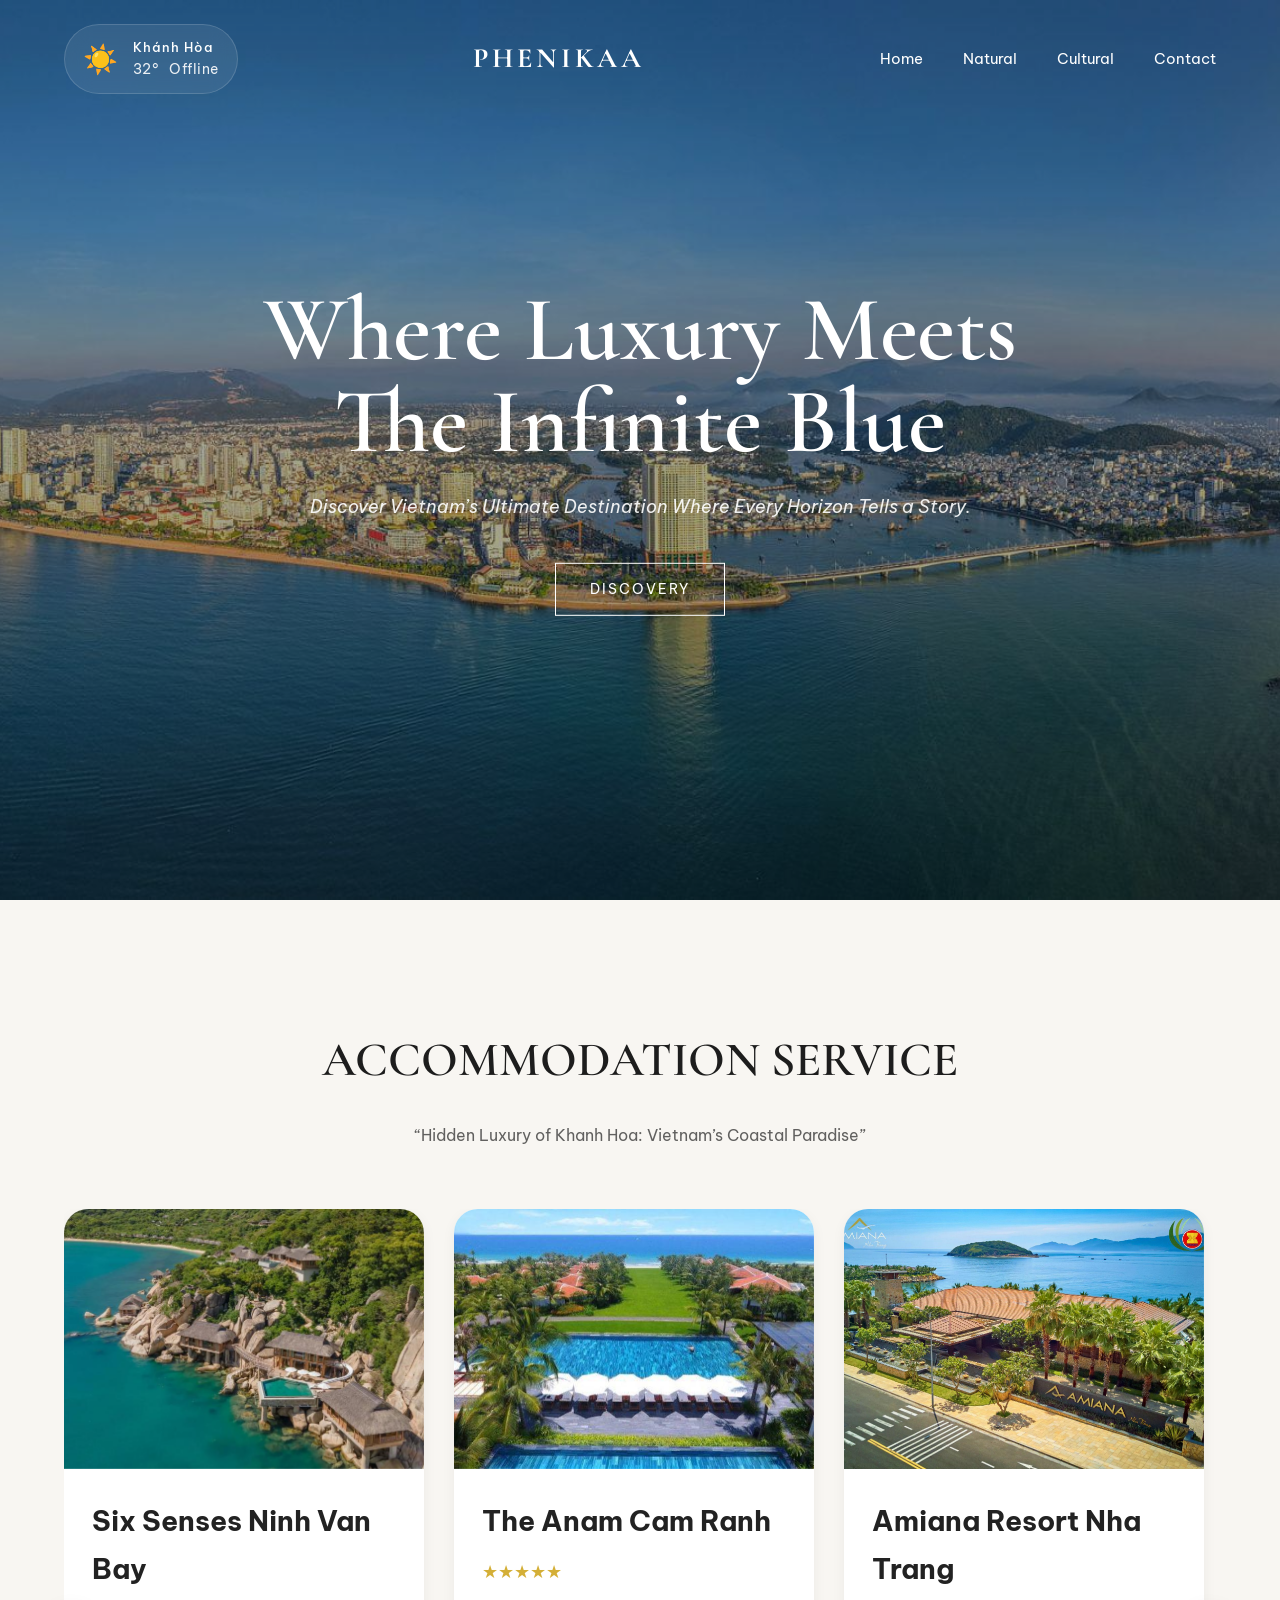
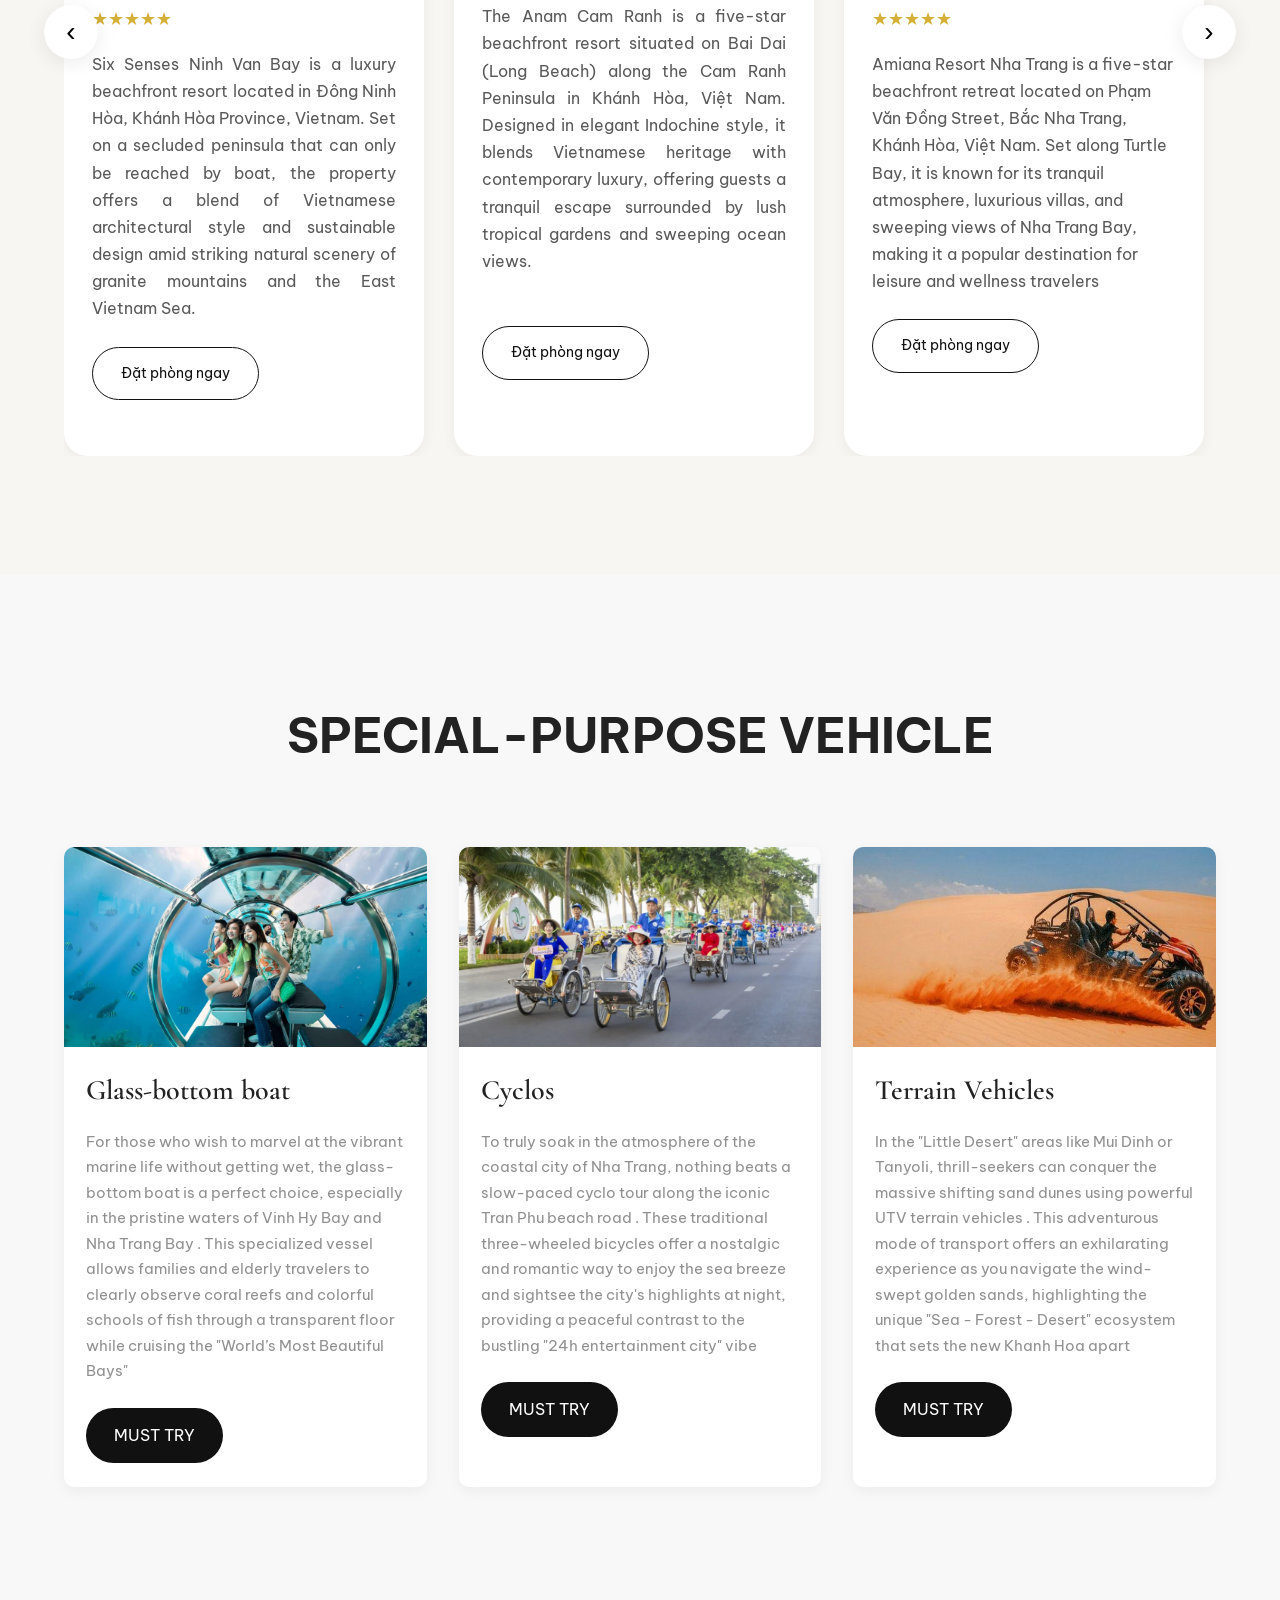
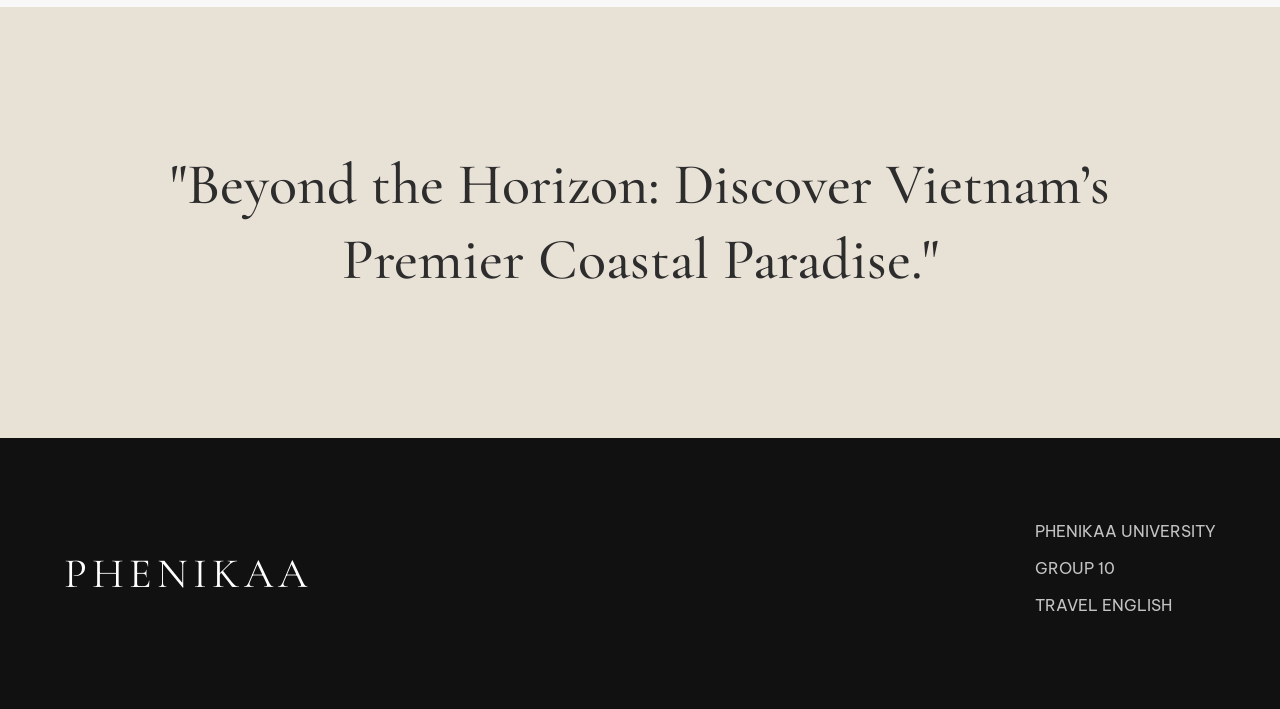
==== commit 0ff6e0c4: "update github pages" ====
--- a/index.html
+++ b/index.html
@@ -55,7 +55,7 @@
 
         <!-- LOGO -->
         <div class="logo">
-            <a href="index.html">GROUP X</a>
+            <a href="index.html">PHENIKAA</a>
         </div>
 
 
@@ -100,7 +100,7 @@
 
         <!-- REPLACE IMAGE -->
         <img 
-            src="https://images.unsplash.com/photo-1506744038136-46273834b3fb?q=80&w=1974&auto=format&fit=crop" 
+            src="image/banner.jpg" 
             alt="Hero Image"
             class="hero-image"
         >
@@ -111,17 +111,17 @@
 
             <!-- HERO TITLE -->
             <h1>
-                Chạm Vào Thiên Nhiên
+                Where Luxury Meets <br>
+                The Infinite Blue
             </h1>
 
             <!-- HERO DESCRIPTION -->
             <p>
-                Không gian nghỉ dưỡng giữa rừng thông và khu vườn yên bình,
-                nơi bạn tìm lại sự tĩnh lặng trong tâm hồn.
+                <i>Discover Vietnam’s Ultimate Destination Where Every Horizon Tells a Story.</i>
             </p>
 
             <a href="#exploreSection" class="hero-button">
-                Khám Phá
+                DISCOVERY
             </a>
 
         </div>
@@ -139,12 +139,11 @@
         <div class="section-heading">
 
             <h2>
-                Featured Retreats
+                ACCOMMODATION SERVICE
             </h2>
 
             <p>
-                Những điểm đến mang cảm hứng thiên nhiên,
-                nghỉ dưỡng và trải nghiệm văn hóa độc đáo.
+     “Hidden Luxury of Khanh Hoa: Vietnam’s Coastal Paradise”
             </p>
 
         </div>
@@ -166,21 +165,20 @@
 
                 <div class="resort-card">
 
-                    <img src="https://images.unsplash.com/photo-1506744038136-46273834b3fb">
+                    <img src="image/ninh van bay.jpg">
 
                     <div class="resort-content">
 
                         <h3>
-                            U Lesa Forest
+                            Six Senses Ninh Van Bay
                         </h3>
 
                         <div class="stars">
                             ★★★★★
                         </div>
 
-                        <p>
-                            Không gian nghỉ dưỡng giữa thiên nhiên
-                            và rừng xanh yên bình.
+                        <p style="text-align: justify;">
+                            Six Senses Ninh Van Bay is a luxury beachfront resort located in Đông Ninh Hòa, Khánh Hòa Province, Vietnam. Set on a secluded peninsula that can only be reached by boat, the property offers a blend of Vietnamese architectural style and sustainable design amid striking natural scenery of granite mountains and the East Vietnam Sea.
                         </p>
                             <a href="#" class="book-btn">
                             Đặt phòng ngay
@@ -195,22 +193,20 @@
 
                 <div class="resort-card">
 
-                    <img src="https://images.unsplash.com/photo-1499793983690-e29da59ef1c2">
+                    <img src="image/The Anam Cam Ranh.jpg">
 
                     <div class="resort-content">
 
                         <h3>
-                            Mountain Escape
+                            The Anam Cam Ranh
                         </h3>
-
                         <div class="stars">
                             ★★★★★
                         </div>
-
-                        <p>
-                            Kiến trúc tối giản kết hợp trải nghiệm
-                            nghỉ dưỡng sang trọng.
+                        <p style="text-align: justify;">
+                           The Anam Cam Ranh is a five-star beachfront resort situated on Bai Dai (Long Beach) along the Cam Ranh Peninsula in Khánh Hòa, Việt Nam. Designed in elegant Indochine style, it blends Vietnamese heritage with contemporary luxury, offering guests a tranquil escape surrounded by lush tropical gardens and sweeping ocean views.
                         </p>
+                        <br>
                             <a href="#" class="book-btn">
                            Đặt phòng ngay
                              </a>
@@ -224,12 +220,12 @@
 
                 <div class="resort-card">
 
-                    <img src="https://images.unsplash.com/photo-1500530855697-b586d89ba3ee">
+                    <img src="image/Amiana Resort Nha Trang.jpg">
 
                     <div class="resort-content">
 
                         <h3>
-                            Ocean Retreat
+                            Amiana Resort Nha Trang
                         </h3>
 
                         <div class="stars">
@@ -237,8 +233,7 @@
                         </div>
 
                         <p>
-                            Không gian biển xanh thư giãn
-                            dành cho kỳ nghỉ riêng tư.
+                         Amiana Resort Nha Trang is a five-star beachfront retreat located on Phạm Văn Đồng Street, Bắc Nha Trang, Khánh Hòa, Việt Nam. Set along Turtle Bay, it is known for its tranquil atmosphere, luxurious villas, and sweeping views of Nha Trang Bay, making it a popular destination for leisure and wellness travelers
                         </p>
                             <a href="#" class="book-btn">
                               Đặt phòng ngay
@@ -253,12 +248,12 @@
 
                 <div class="resort-card">
 
-                    <img src="https://images.unsplash.com/photo-1519046904884-53103b34b206">
+                    <img src="image/Mia Resort Nha Trang.jpg">
 
                     <div class="resort-content">
 
                         <h3>
-                            Hidden Valley
+                            Mia Resort Nha Trang
                         </h3>
 
                         <div class="stars">
@@ -266,9 +261,8 @@
                         </div>
 
                         <p>
-                            Thiết kế gần gũi thiên nhiên
-                            cùng trải nghiệm chữa lành.
-                        </p>
+                            Mia Resort Nha Trang is a five-star beachfront retreat located along Bãi Dông in Cam Lâm District, Khánh Hòa Province, Vietnam. Nestled between lush tropical hillsides and the South China Sea, the resort is recognized for its eco-friendly design, tranquil ambiance, and premium hospitality experiences.
+                        </p><br><br>
                             <a href="#" class="book-btn">
                              Đặt phòng ngay
                              </a>
@@ -282,12 +276,12 @@
 
                 <div class="resort-card">
 
-                    <img src="https://images.unsplash.com/photo-1522708323590-d24dbb6b0267">
+                    <img src="image/Vinpearl Luxury Nha Trang.jpg">
 
                     <div class="resort-content">
 
                         <h3>
-                            Sunset Villa
+                            Vinpearl Luxury Nha Trang
                         </h3>
 
                         <div class="stars">
@@ -295,8 +289,8 @@
                         </div>
 
                         <p>
-                            Không gian sang trọng
-                            với view hoàng hôn tuyệt đẹp.
+                           Vinpearl Luxury Nha Trang is a five-star beachfront resort situated on Hon Tre Island, Vinh Nguyen Ward, Nha Trang City, Khánh Hòa, Vietnam. Operated by Vinpearl Joint Stock Company, the property is known for its private villas, secluded setting, and direct access to Nha Trang Bay—offering one of the region’s most luxurious island retreats.
+
                         </p>
                             <a href="#" class="book-btn">
                              Đặt phòng ngay
@@ -311,12 +305,12 @@
 
                 <div class="resort-card">
 
-                    <img src="https://images.unsplash.com/photo-1505693416388-ac5ce068fe85">
+                    <img src="image/Alma Resort Cam Ranh.jpg">
 
                     <div class="resort-content">
 
                         <h3>
-                            Nature Sanctuary
+                           Alma Resort Cam Ranh
                         </h3>
 
                         <div class="stars">
@@ -324,8 +318,7 @@
                         </div>
 
                         <p>
-                            Một hành trình nghỉ dưỡng
-                            hòa mình cùng thiên nhiên.
+                           Alma Resort Cam Ranh is a five-star beachfront resort located in Cam Lâm District, Khánh Hòa Province, Vietnam. Overlooking the scenic Bãi Dài beach, it blends modern tropical design with family-oriented hospitality, offering ocean-view suites and villas within a 30-hectare seaside property. The resort is recognized among Vietnam’s leading destinations for luxury family holidays.
                         </p>
                         <a href="#" class="book-btn">
                         Đặt phòng ngay
@@ -360,14 +353,8 @@
         <div class="living-heading">
 
             <h2>
-                DISCOVER DESTINATIONS
+            SPECIAL-PURPOSE VEHICLE
             </h2>
-
-            <p>
-                Những điểm đến nghỉ dưỡng mang cảm hứng thiên nhiên,
-                chữa lành và trải nghiệm văn hóa độc đáo.
-            </p>
-
         </div>
 
 
@@ -382,7 +369,7 @@
                 <div class="living-image">
 
                     <img
-                    src="https://images.unsplash.com/photo-1506744038136-46273834b3fb?auto=format&fit=crop&w=900&q=80"
+                    src="image/Glass-bottom boat.jpg"
                     loading="lazy"
                     >
 
@@ -391,20 +378,14 @@
                 <div class="living-content">
 
                     <h3>
-                        Forest Retreat
+                        Glass-bottom boat
                     </h3>
-
-                    <div class="living-stars">
-                        ★★★★★
-                    </div>
-
                     <p>
-                        Không gian nghỉ dưỡng giữa thiên nhiên,
-                        mang lại cảm giác yên bình và thư giãn.
-                    </p>
+For those who wish to marvel at the vibrant marine life without getting wet, the glass-bottom boat is a perfect choice, especially in the pristine waters of Vinh Hy Bay and Nha Trang Bay
+. This specialized vessel allows families and elderly travelers to clearly observe coral reefs and colorful schools of fish through a transparent floor while cruising the "World’s Most Beautiful Bays"                    </p>
 
                     <a href="he-rung.html" class="living-btn">
-                        Đặt phòng ngay
+                        MUST TRY
                     </a>
 
                 </div>
@@ -420,7 +401,7 @@
                 <div class="living-image">
 
                     <img
-                    src="https://images.unsplash.com/photo-1499793983690-e29da59ef1c2?auto=format&fit=crop&w=900&q=80"
+                    src="image/Cyclos.jpg"
                     loading="lazy"
                     >
 
@@ -429,20 +410,16 @@
                 <div class="living-content">
 
                     <h3>
-                        Mountain Escape
+                        Cyclos
                     </h3>
 
-                    <div class="living-stars">
-                        ★★★★★
-                    </div>
-
                     <p>
-                        Kiến trúc tối giản kết hợp trải nghiệm
-                        nghỉ dưỡng sang trọng giữa núi rừng.
+                        To truly soak in the atmosphere of the coastal city of Nha Trang, nothing beats a slow-paced cyclo tour along the iconic Tran Phu beach road
+. These traditional three-wheeled bicycles offer a nostalgic and romantic way to enjoy the sea breeze and sightsee the city's highlights at night, providing a peaceful contrast to the bustling "24h entertainment city" vibe
                     </p>
 
                     <a href="he-vuon.html" class="living-btn">
-                        Đặt phòng ngay
+                        MUST TRY
                     </a>
 
                 </div>
@@ -458,7 +435,7 @@
                 <div class="living-image">
 
                     <img
-                    src="https://images.unsplash.com/photo-1500530855697-b586d89ba3ee?auto=format&fit=crop&w=900&q=80"
+                    src="image/Terrain Vehicles.jpg"
                     loading="lazy"
                     >
 
@@ -467,20 +444,15 @@
                 <div class="living-content">
 
                     <h3>
-                        Ocean Retreat
+                        Terrain Vehicles
                     </h3>
-
-                    <div class="living-stars">
-                        ★★★★★
-                    </div>
-
                     <p>
-                        Không gian nghỉ dưỡng gần biển
-                        dành cho kỳ nghỉ riêng tư và chữa lành.
+                       In the "Little Desert" areas like Mui Dinh or Tanyoli, thrill-seekers can conquer the massive shifting sand dunes using powerful UTV terrain vehicles
+. This adventurous mode of transport offers an exhilarating experience as you navigate the wind-swept golden sands, highlighting the unique "Sea - Forest - Desert" ecosystem that sets the new Khanh Hoa apart
                     </p>
 
                     <a href="#" class="living-btn">
-                        Đặt phòng ngay
+                        MUST TRY
                     </a>
 
                 </div>
@@ -501,8 +473,7 @@
         <div class="container">
 
             <h2>
-                “ Một khoảng lặng giữa thiên nhiên
-                để chữa lành những ngày mỏi mệt ”
+                "Beyond the Horizon: Discover Vietnam’s Premier Coastal Paradise."
             </h2>
 
         </div>
@@ -519,24 +490,24 @@
         <div class="container footer-container">
 
             <div class="footer-logo">
-                GROUP X
+                PHENIKAA
             </div>
 
             <div class="footer-text">
 
                 <!-- REPLACE CONTENT -->
                 <p>
-                    Hà Đông, Hà Nội
+                    PHENIKAA UNIVERSITY
                 </p>
 
                 <!-- REPLACE CONTENT -->
                 <p>
-                    Hotline: 0123 456 789
+                    GROUP 10
                 </p>
 
                 <!-- REPLACE CONTENT -->
                 <p>
-                    Email: contact@ulesa.vn
+                    TRAVEL ENGLISH
                 </p>
 
             </div>
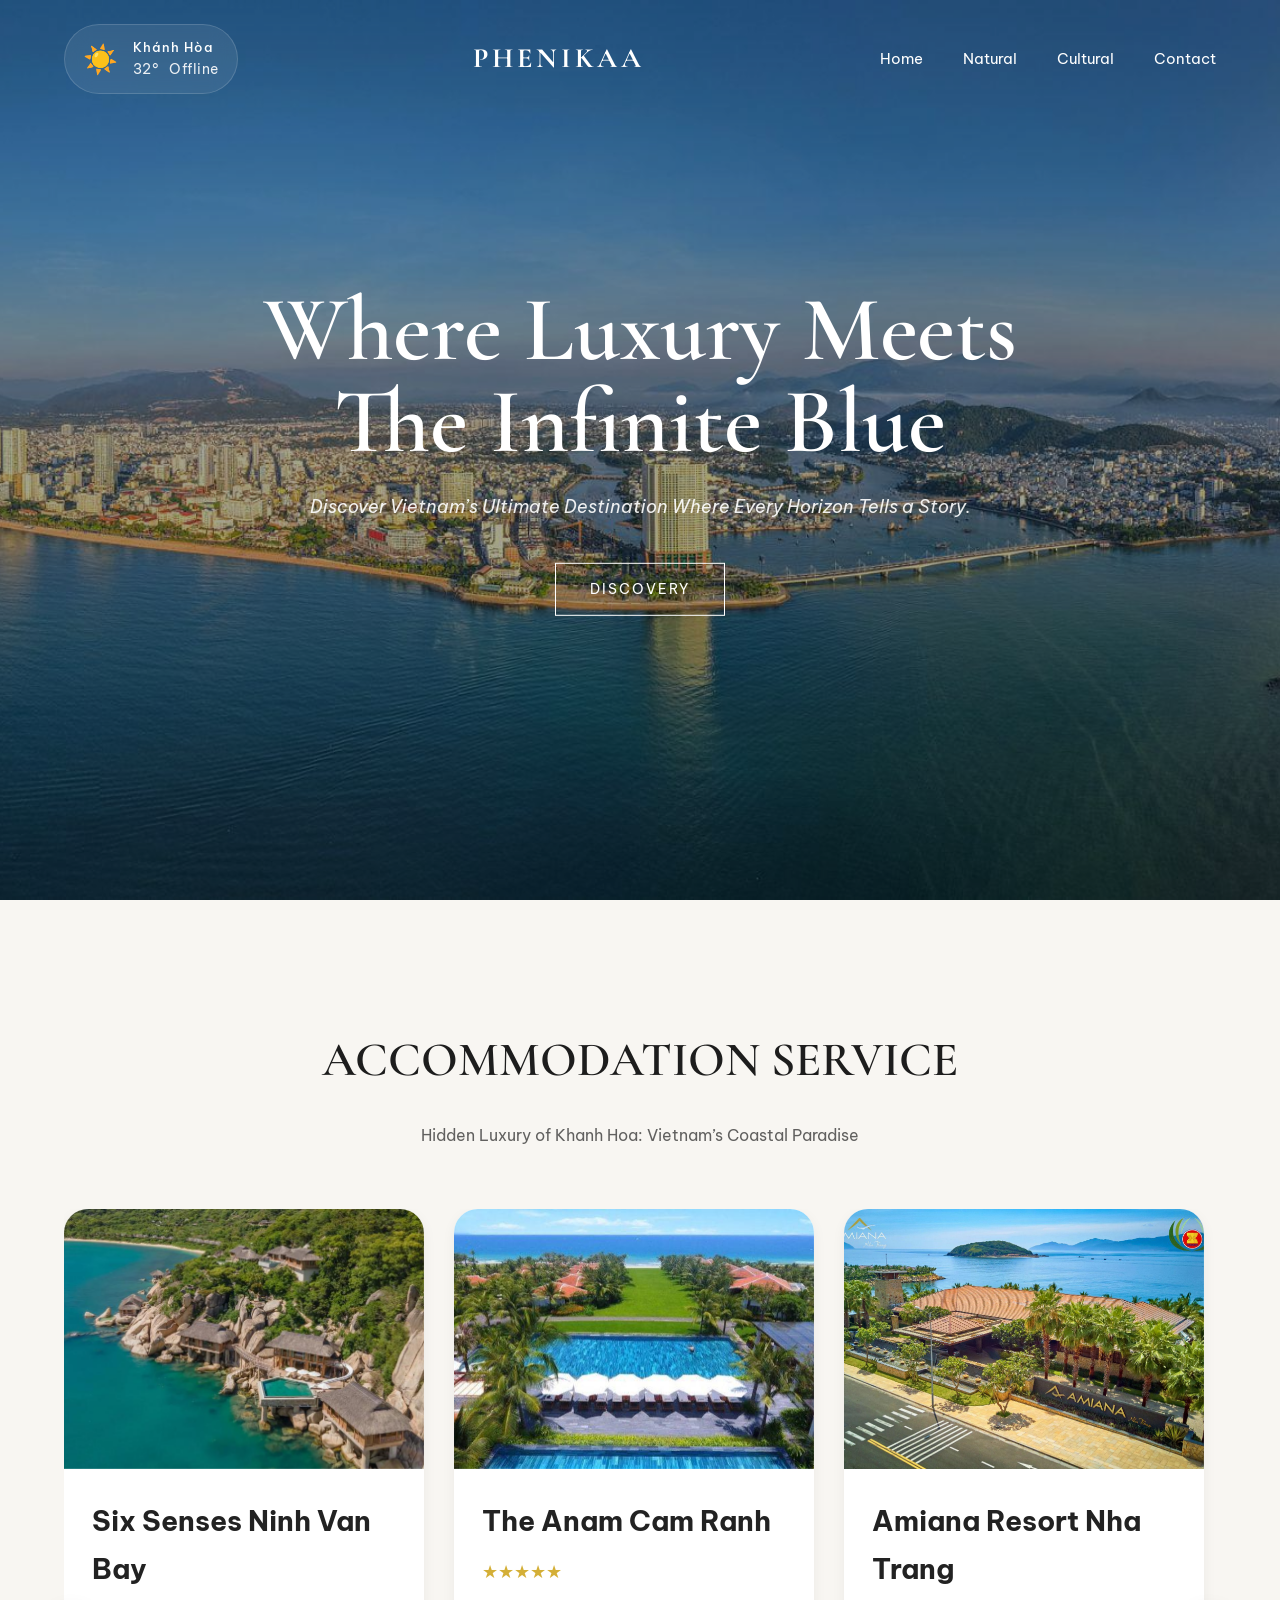
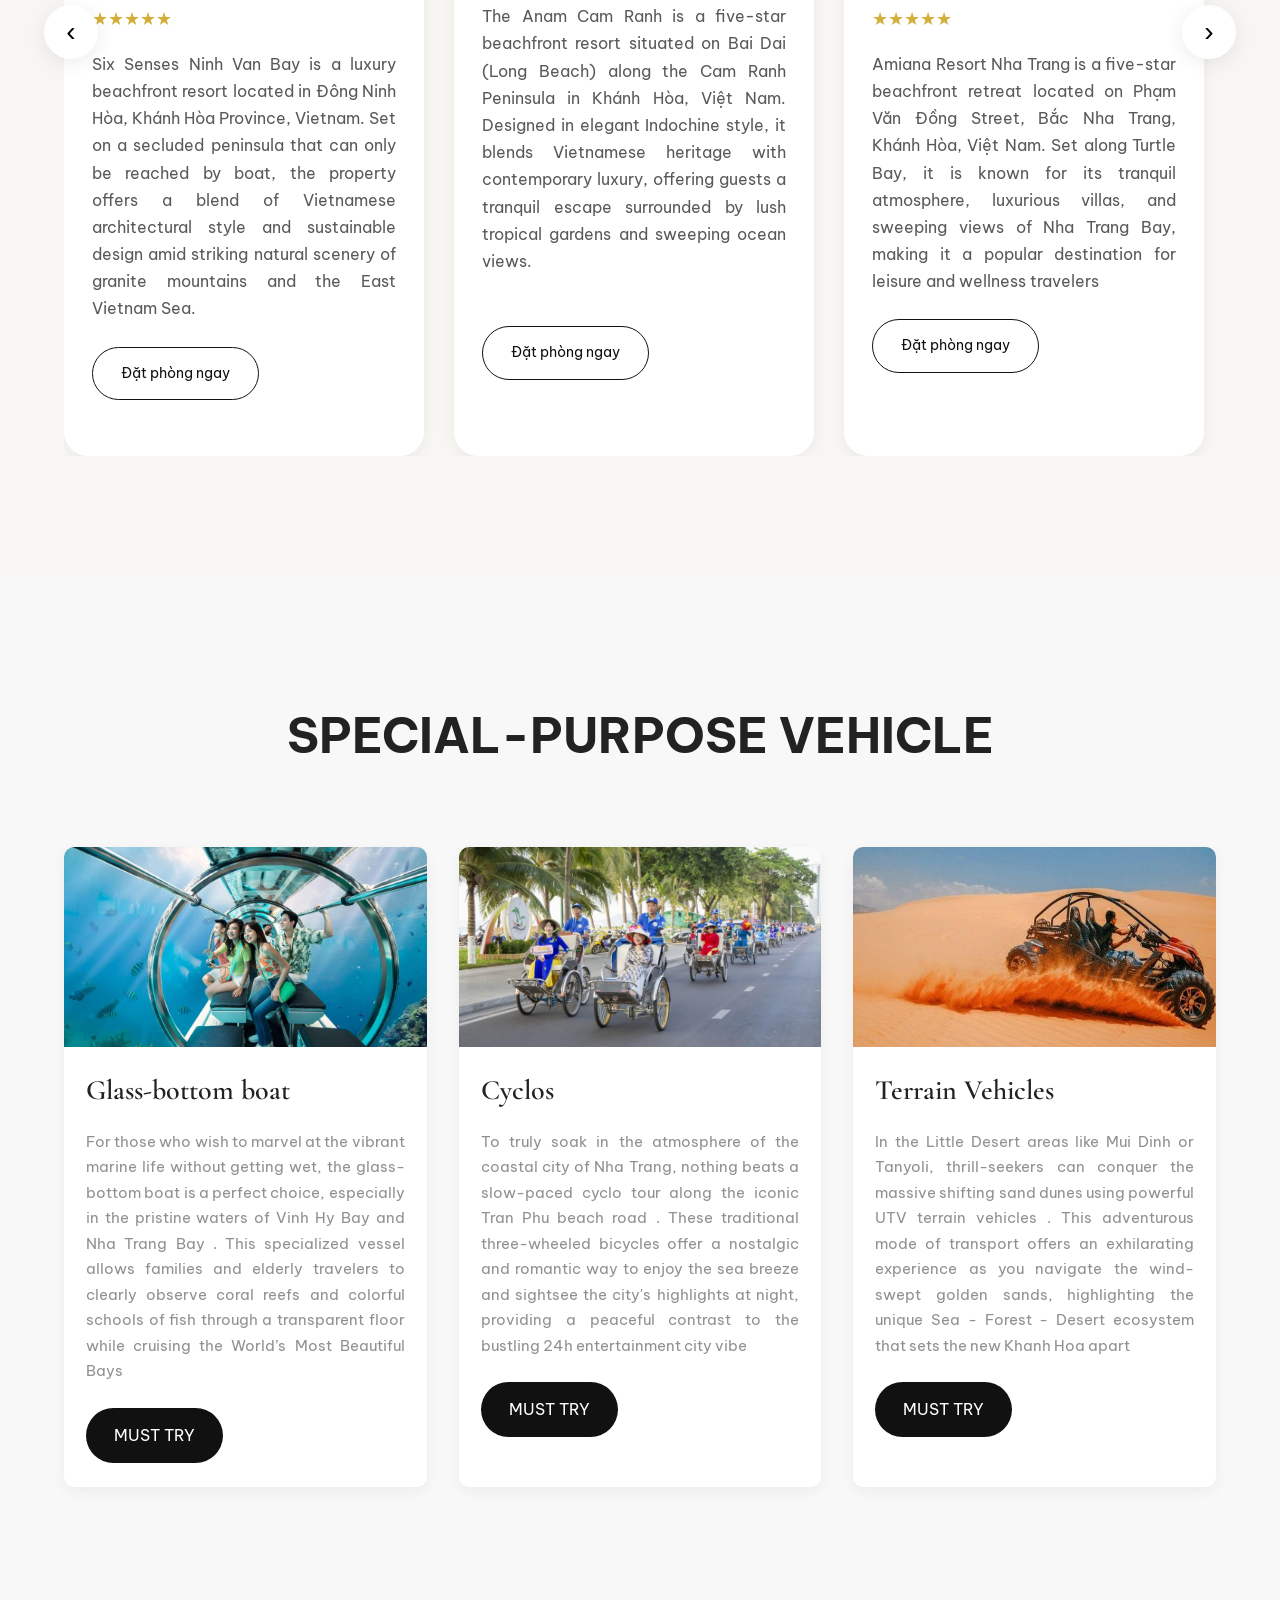
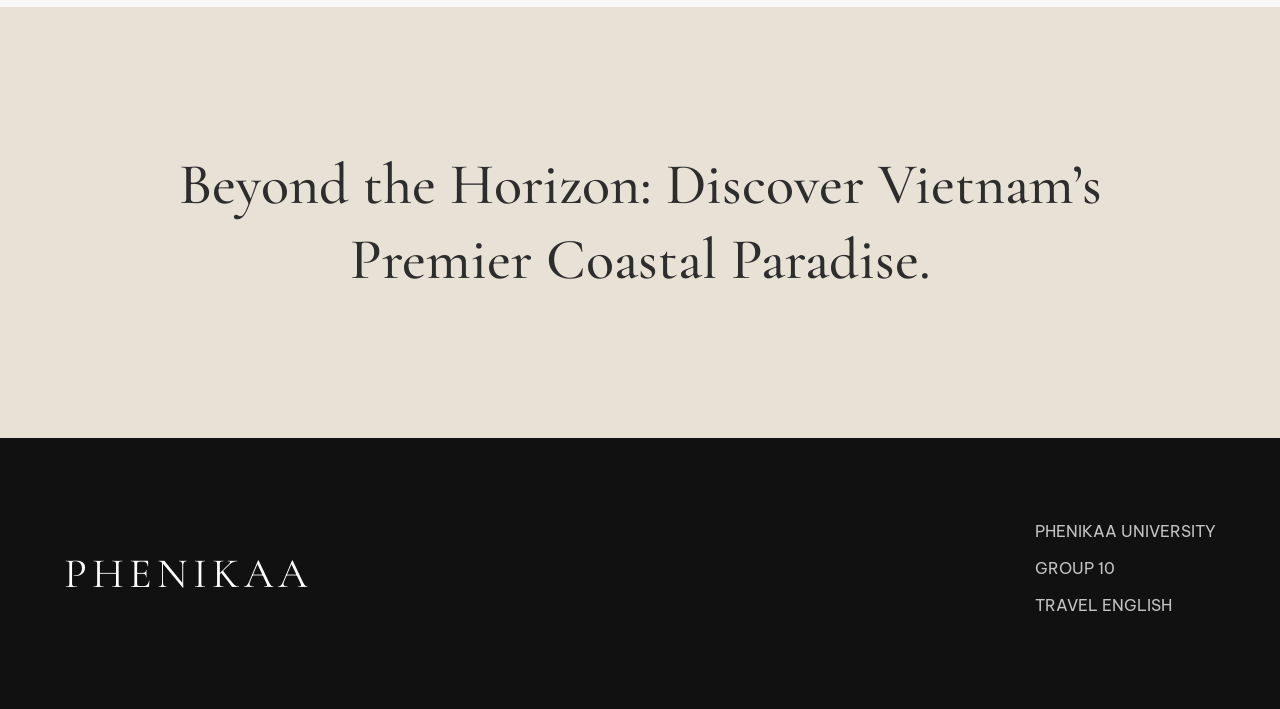
==== commit 88c4e470: "update website" ====
--- a/index.html
+++ b/index.html
@@ -10,6 +10,11 @@
     <link rel="stylesheet" href="css/style.css">
     <link rel="stylesheet" href="css/home.css">
     <link rel="stylesheet" href="css/responsive.css">
+    <link
+rel="icon"
+type="image/png"
+href="image/OIP.png"
+>
 
     <!-- Google Font -->
     <link href="https://fonts.googleapis.com/css2?family=Cormorant+Garamond:wght@400;500;600;700&family=Be+Vietnam+Pro:wght@300;400;500;600&display=swap" rel="stylesheet">
@@ -143,7 +148,7 @@
             </h2>
 
             <p>
-     “Hidden Luxury of Khanh Hoa: Vietnam’s Coastal Paradise”
+     Hidden Luxury of Khanh Hoa: Vietnam’s Coastal Paradise
             </p>
 
         </div>
@@ -232,7 +237,7 @@
                             ★★★★★
                         </div>
 
-                        <p>
+                        <p style="text-align: justify;">
                          Amiana Resort Nha Trang is a five-star beachfront retreat located on Phạm Văn Đồng Street, Bắc Nha Trang, Khánh Hòa, Việt Nam. Set along Turtle Bay, it is known for its tranquil atmosphere, luxurious villas, and sweeping views of Nha Trang Bay, making it a popular destination for leisure and wellness travelers
                         </p>
                             <a href="#" class="book-btn">
@@ -260,7 +265,7 @@
                             ★★★★★
                         </div>
 
-                        <p>
+                        <p style="text-align: justify;">
                             Mia Resort Nha Trang is a five-star beachfront retreat located along Bãi Dông in Cam Lâm District, Khánh Hòa Province, Vietnam. Nestled between lush tropical hillsides and the South China Sea, the resort is recognized for its eco-friendly design, tranquil ambiance, and premium hospitality experiences.
                         </p><br><br>
                             <a href="#" class="book-btn">
@@ -288,7 +293,7 @@
                             ★★★★★
                         </div>
 
-                        <p>
+                        <p style="text-align: justify;">
                            Vinpearl Luxury Nha Trang is a five-star beachfront resort situated on Hon Tre Island, Vinh Nguyen Ward, Nha Trang City, Khánh Hòa, Vietnam. Operated by Vinpearl Joint Stock Company, the property is known for its private villas, secluded setting, and direct access to Nha Trang Bay—offering one of the region’s most luxurious island retreats.
 
                         </p>
@@ -317,7 +322,7 @@
                             ★★★★★
                         </div>
 
-                        <p>
+                        <p style="text-align: justify;">
                            Alma Resort Cam Ranh is a five-star beachfront resort located in Cam Lâm District, Khánh Hòa Province, Vietnam. Overlooking the scenic Bãi Dài beach, it blends modern tropical design with family-oriented hospitality, offering ocean-view suites and villas within a 30-hectare seaside property. The resort is recognized among Vietnam’s leading destinations for luxury family holidays.
                         </p>
                         <a href="#" class="book-btn">
@@ -380,9 +385,9 @@
                     <h3>
                         Glass-bottom boat
                     </h3>
-                    <p>
+                    <p style="text-align: justify;">
 For those who wish to marvel at the vibrant marine life without getting wet, the glass-bottom boat is a perfect choice, especially in the pristine waters of Vinh Hy Bay and Nha Trang Bay
-. This specialized vessel allows families and elderly travelers to clearly observe coral reefs and colorful schools of fish through a transparent floor while cruising the "World’s Most Beautiful Bays"                    </p>
+. This specialized vessel allows families and elderly travelers to clearly observe coral reefs and colorful schools of fish through a transparent floor while cruising the World’s Most Beautiful Bays                    </p>
 
                     <a href="he-rung.html" class="living-btn">
                         MUST TRY
@@ -413,9 +418,9 @@
                         Cyclos
                     </h3>
 
-                    <p>
+                    <p style="text-align: justify;">
                         To truly soak in the atmosphere of the coastal city of Nha Trang, nothing beats a slow-paced cyclo tour along the iconic Tran Phu beach road
-. These traditional three-wheeled bicycles offer a nostalgic and romantic way to enjoy the sea breeze and sightsee the city's highlights at night, providing a peaceful contrast to the bustling "24h entertainment city" vibe
+. These traditional three-wheeled bicycles offer a nostalgic and romantic way to enjoy the sea breeze and sightsee the city's highlights at night, providing a peaceful contrast to the bustling 24h entertainment city vibe
                     </p>
 
                     <a href="he-vuon.html" class="living-btn">
@@ -446,9 +451,9 @@
                     <h3>
                         Terrain Vehicles
                     </h3>
-                    <p>
-                       In the "Little Desert" areas like Mui Dinh or Tanyoli, thrill-seekers can conquer the massive shifting sand dunes using powerful UTV terrain vehicles
-. This adventurous mode of transport offers an exhilarating experience as you navigate the wind-swept golden sands, highlighting the unique "Sea - Forest - Desert" ecosystem that sets the new Khanh Hoa apart
+                    <p style="text-align: justify;">
+                       In the Little Desert areas like Mui Dinh or Tanyoli, thrill-seekers can conquer the massive shifting sand dunes using powerful UTV terrain vehicles
+. This adventurous mode of transport offers an exhilarating experience as you navigate the wind-swept golden sands, highlighting the unique Sea - Forest - Desert ecosystem that sets the new Khanh Hoa apart
                     </p>
 
                     <a href="#" class="living-btn">
@@ -473,7 +478,7 @@
         <div class="container">
 
             <h2>
-                "Beyond the Horizon: Discover Vietnam’s Premier Coastal Paradise."
+                Beyond the Horizon: Discover Vietnam’s Premier Coastal Paradise.
             </h2>
 
         </div>
--- a/css/style.css
+++ b/css/style.css
@@ -573,7 +573,19 @@
 
 .contact-hero-content h1{
 
-    font-size: 72px;
+    font-family:
+        'Cormorant Garamond',
+        serif;
+
+    font-size: 100px;
+
+    font-weight: 500;
+
+    line-height: 0.9;
+
+    letter-spacing: -2px;
+
+    color: #fff;
 
     margin-bottom: 24px;
 
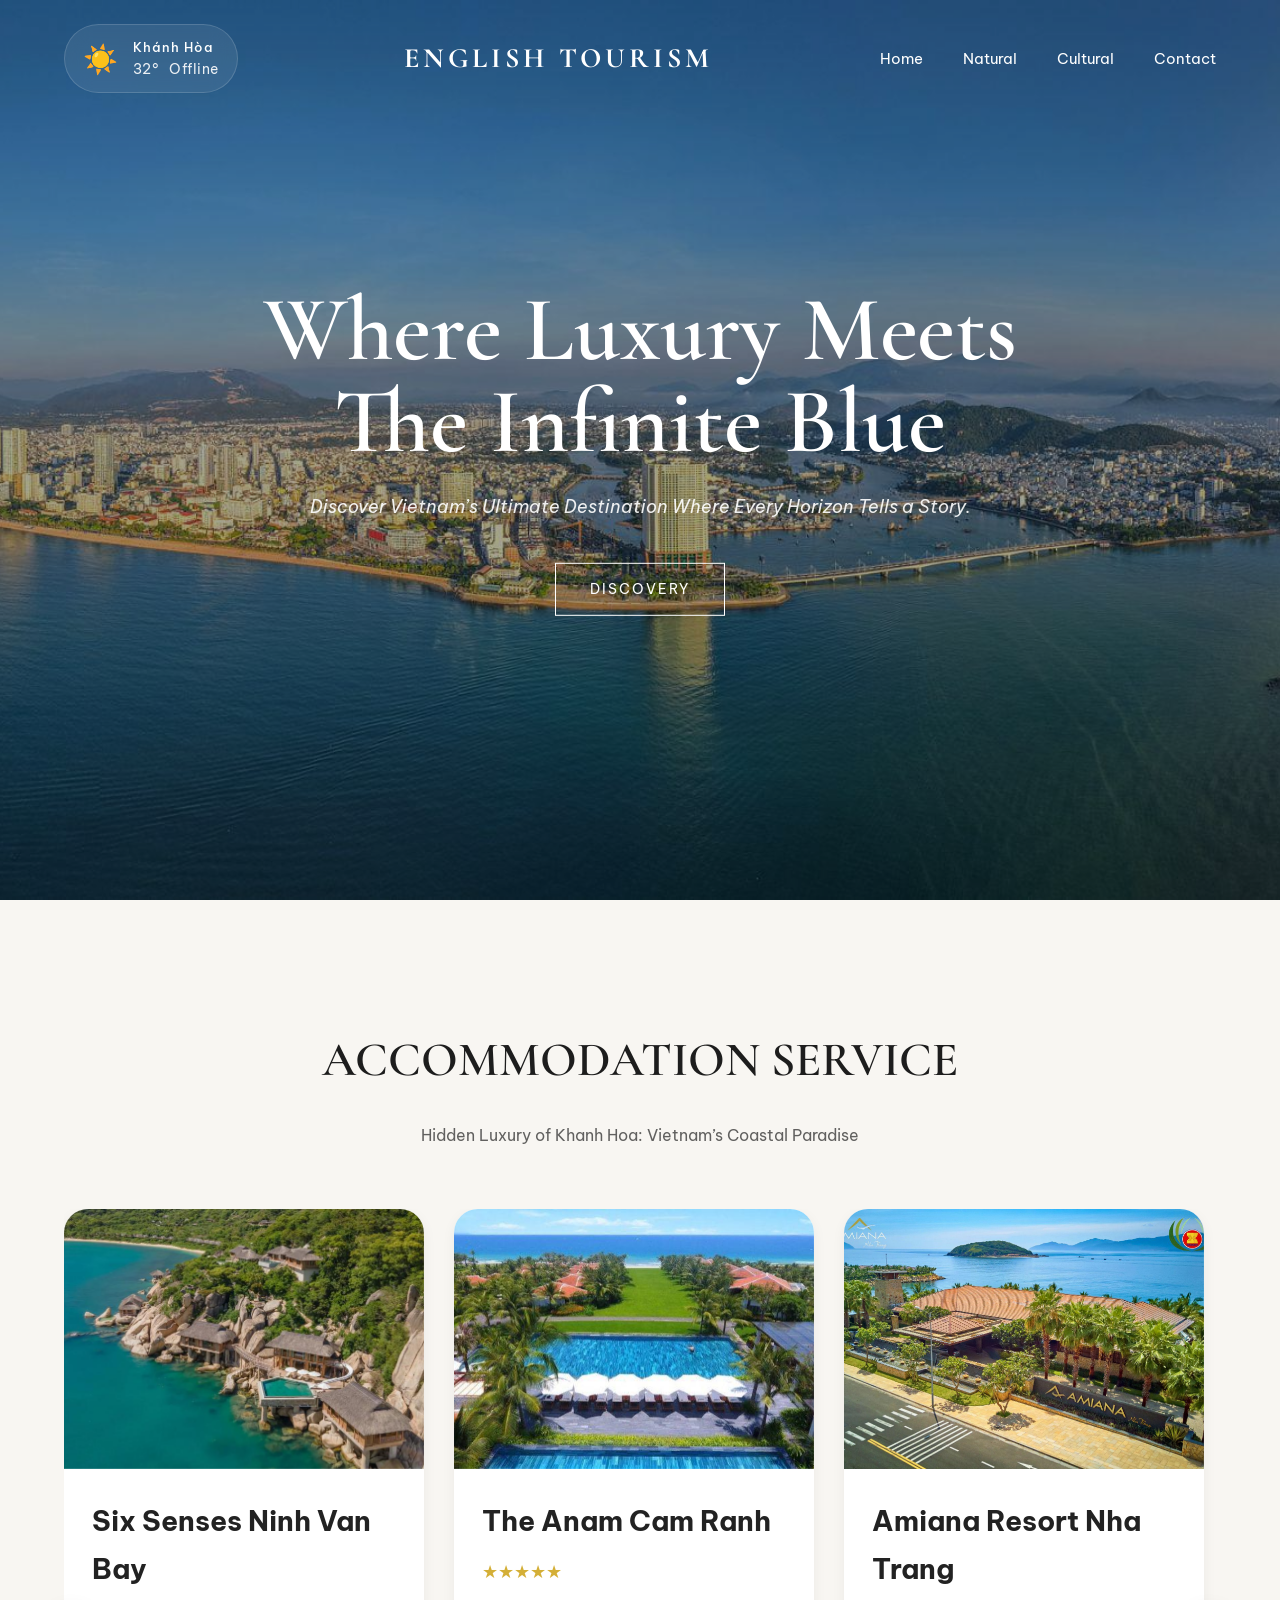
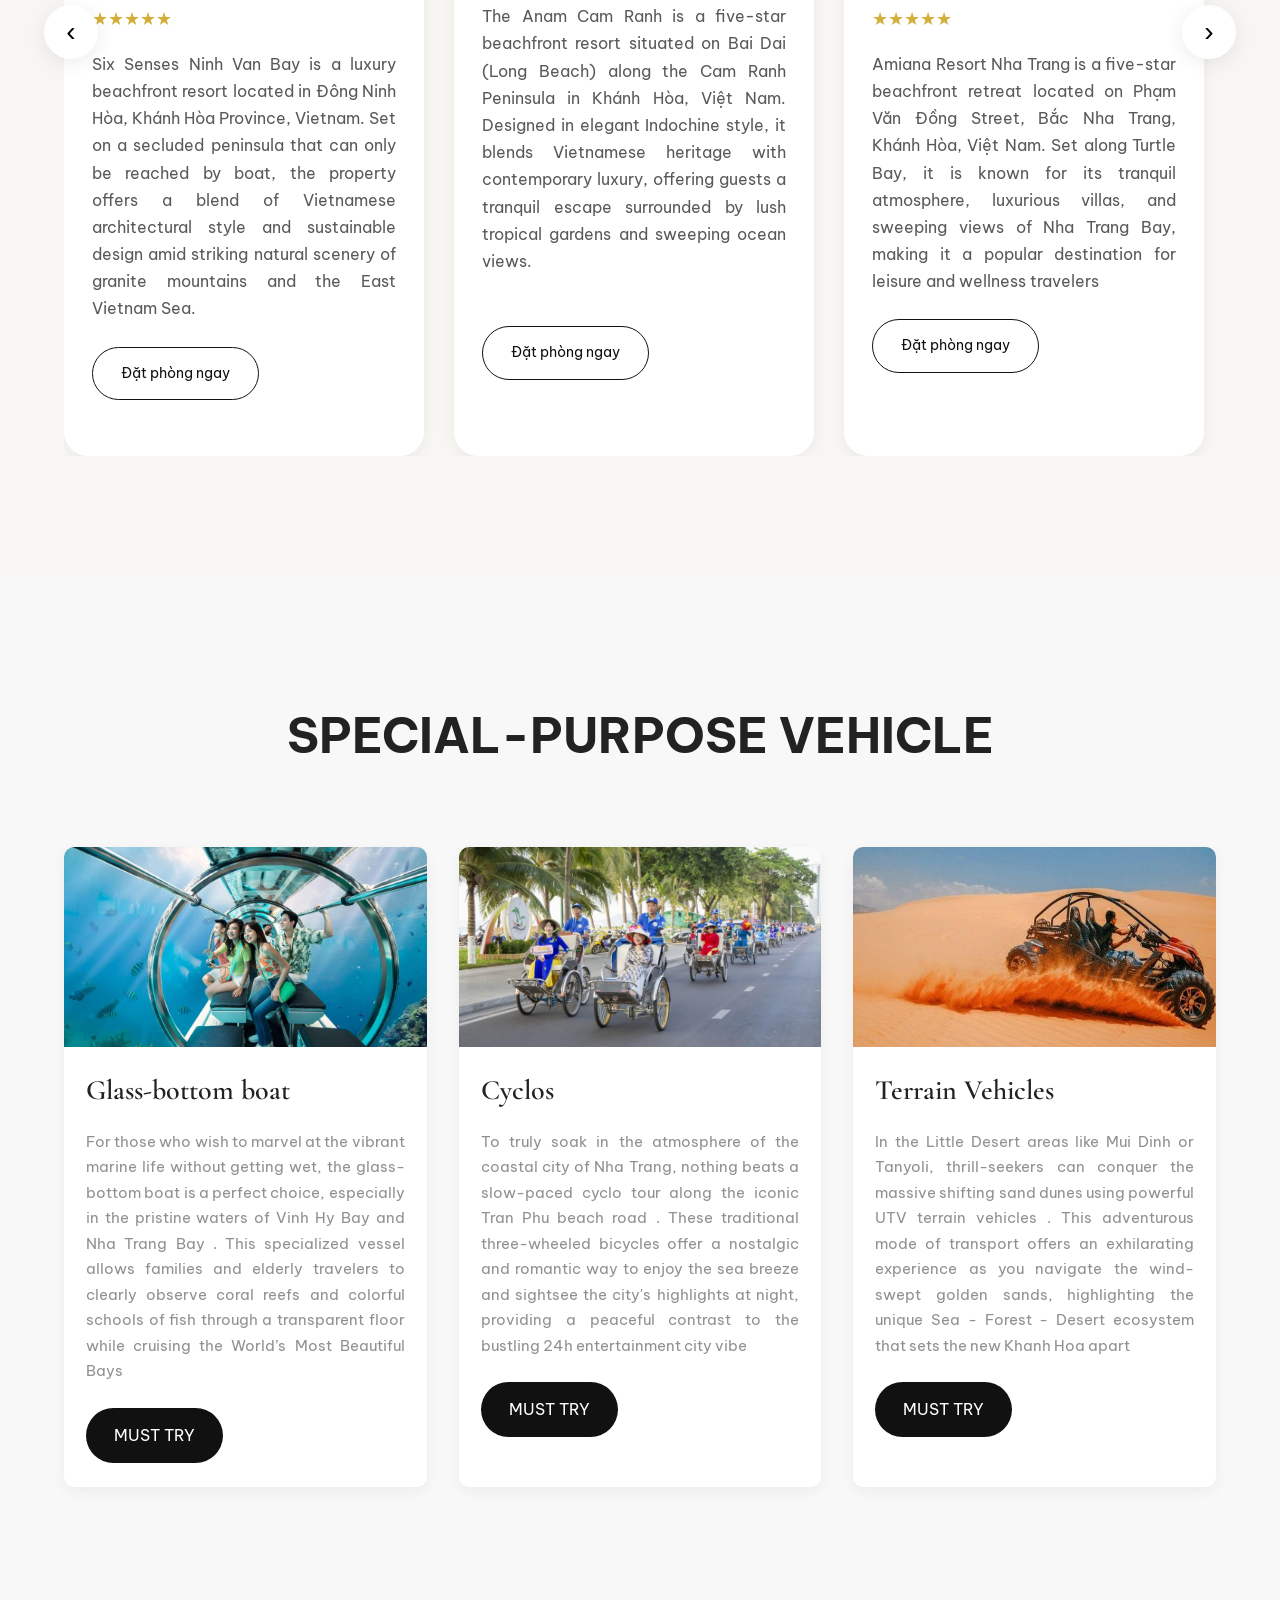
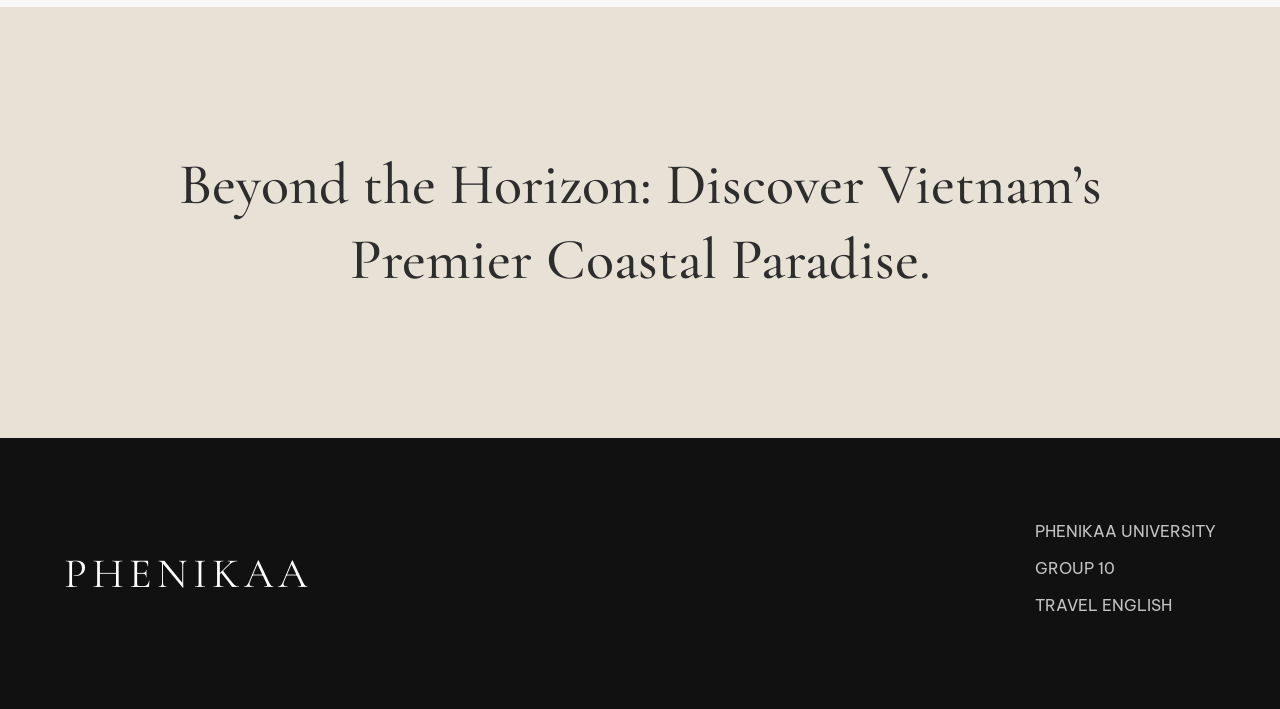
==== commit 403297bc: "update github pages" ====
--- a/index.html
+++ b/index.html
@@ -60,7 +60,7 @@
 
         <!-- LOGO -->
         <div class="logo">
-            <a href="index.html">PHENIKAA</a>
+            <a href="index.html">ENGLISH TOURISM</a>
         </div>
 
 
